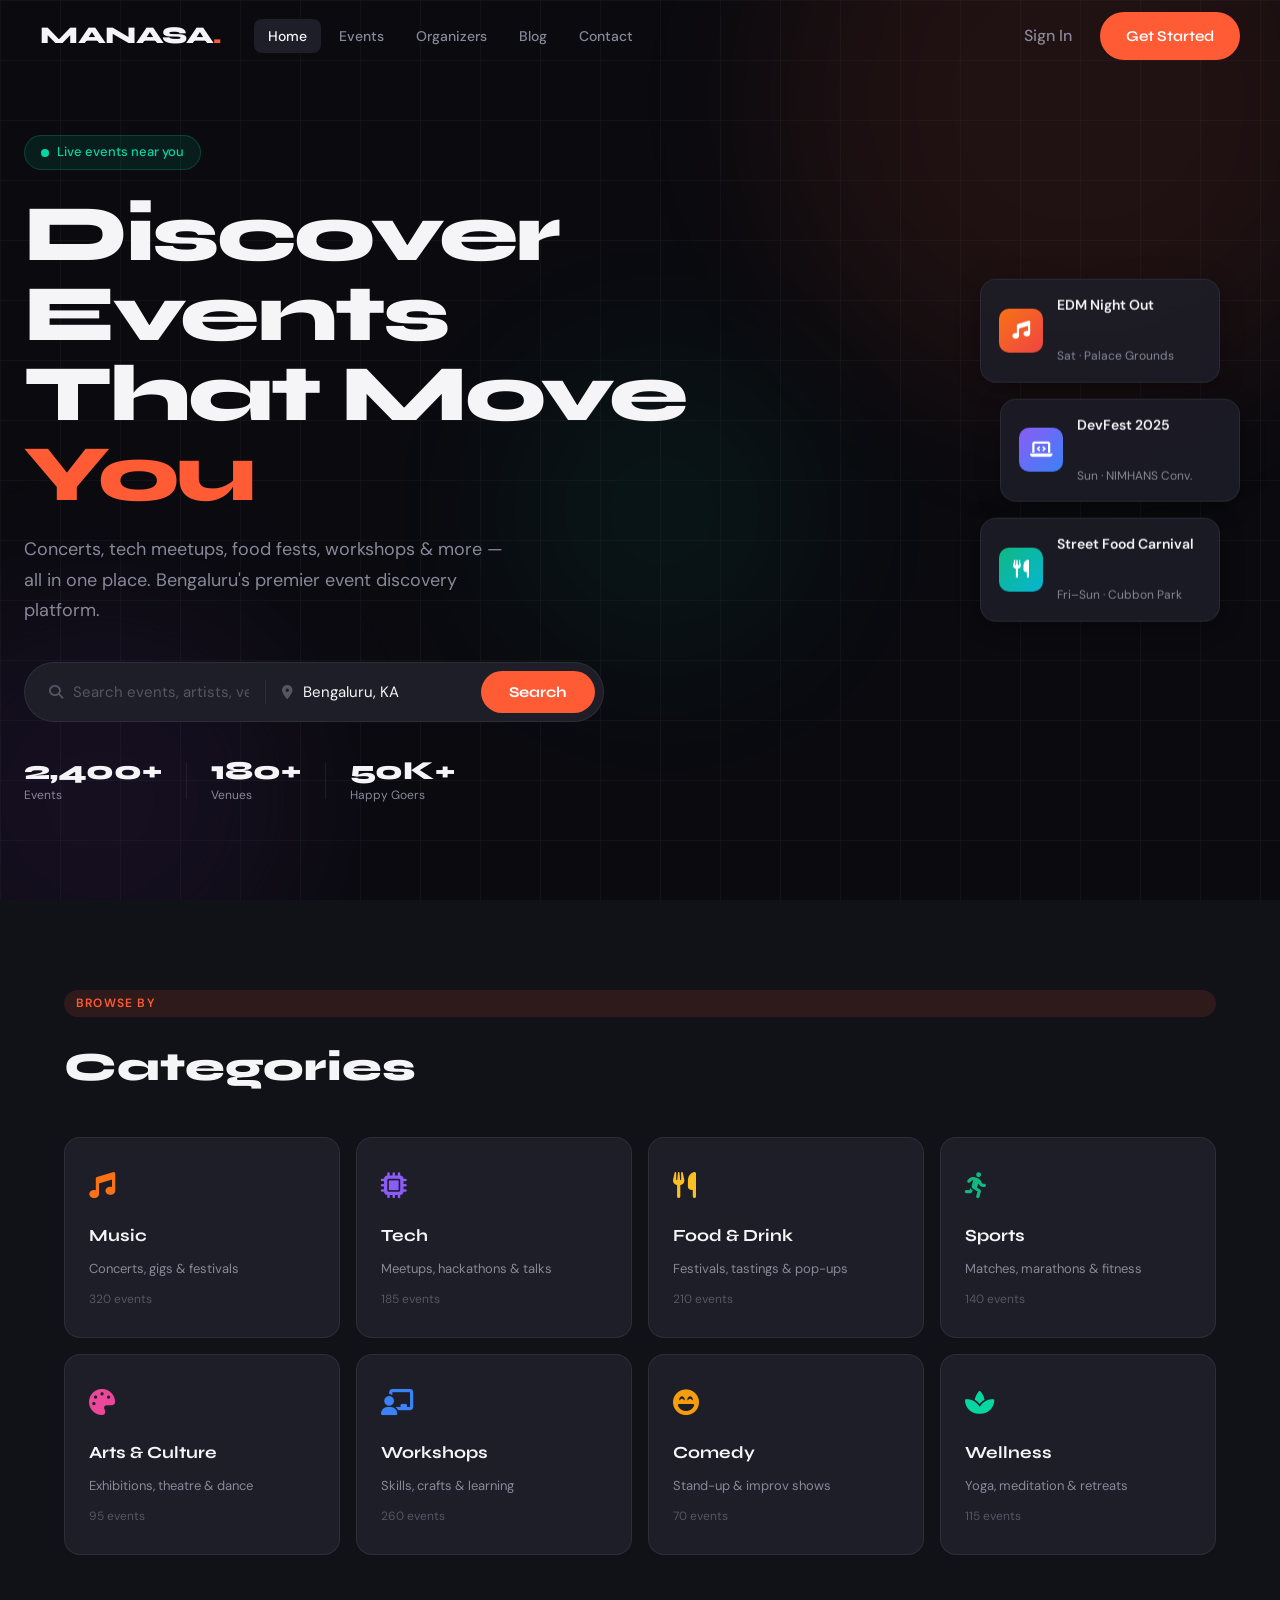
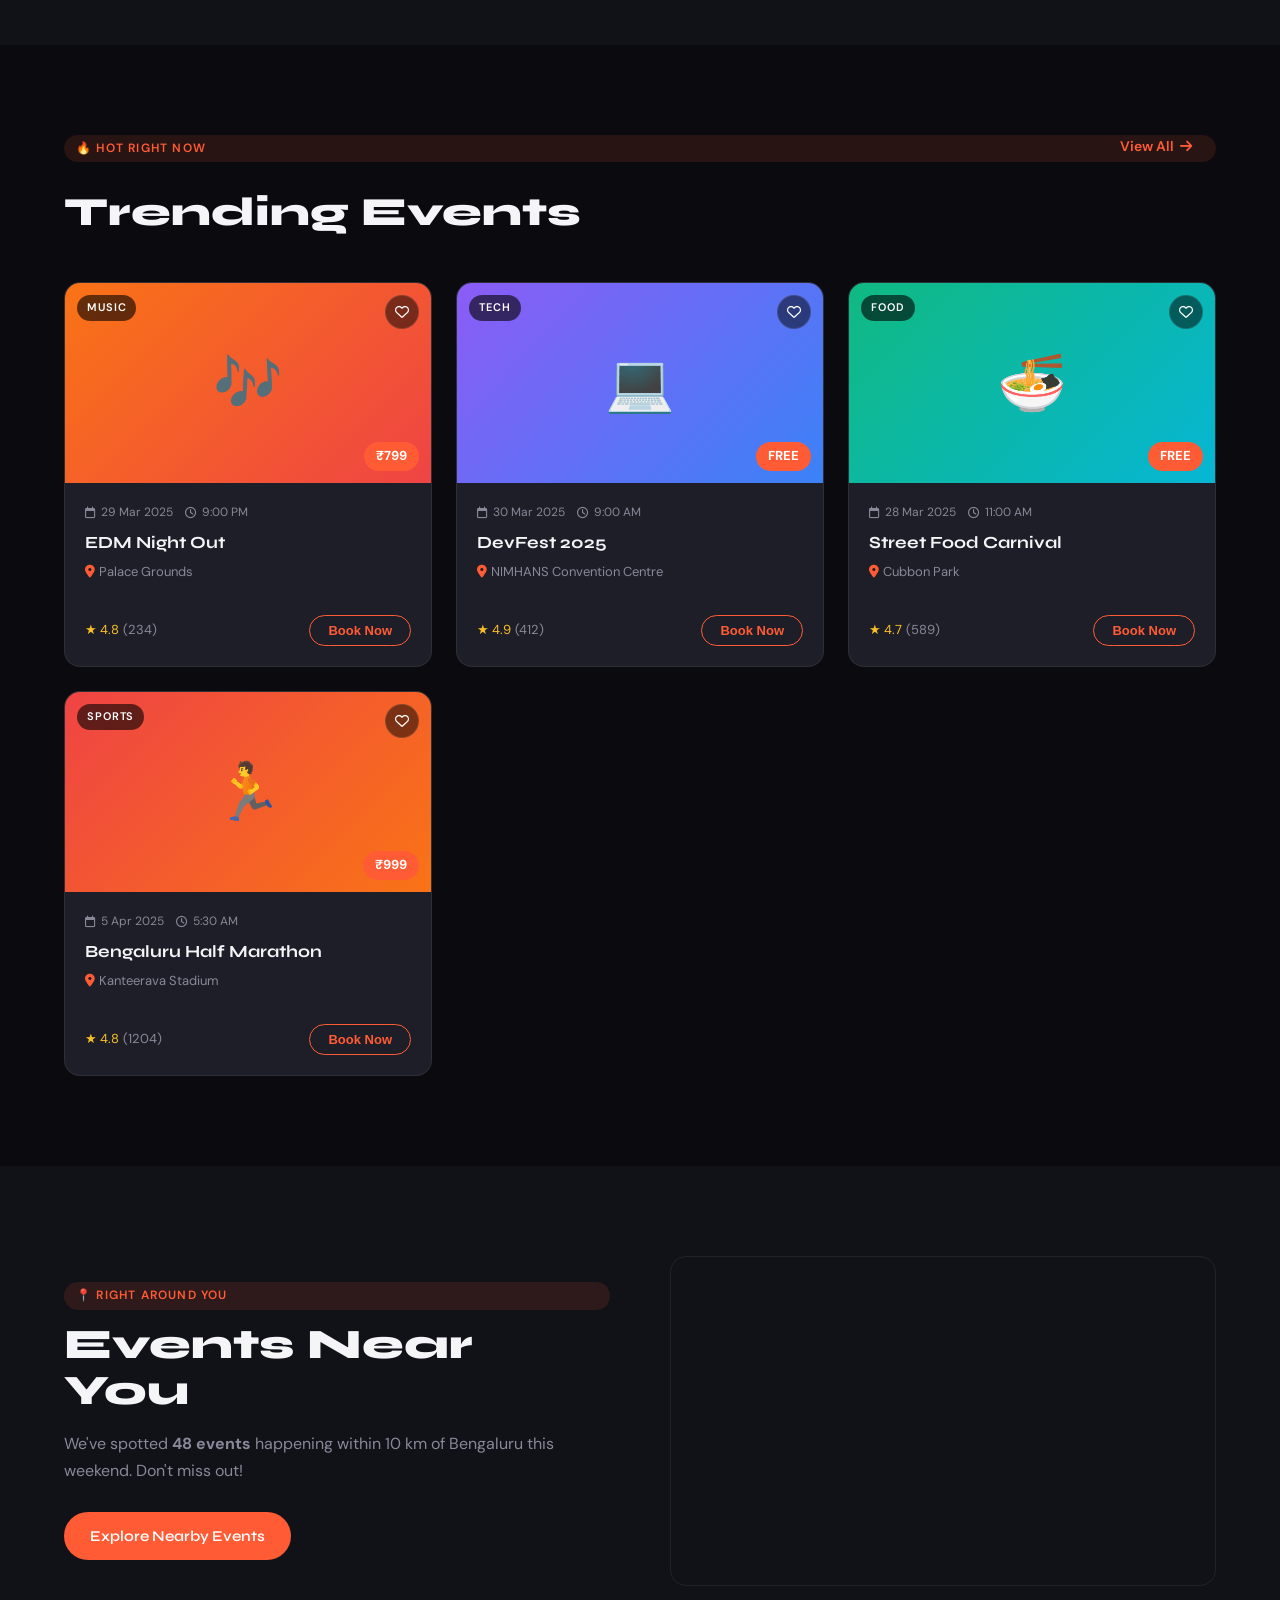
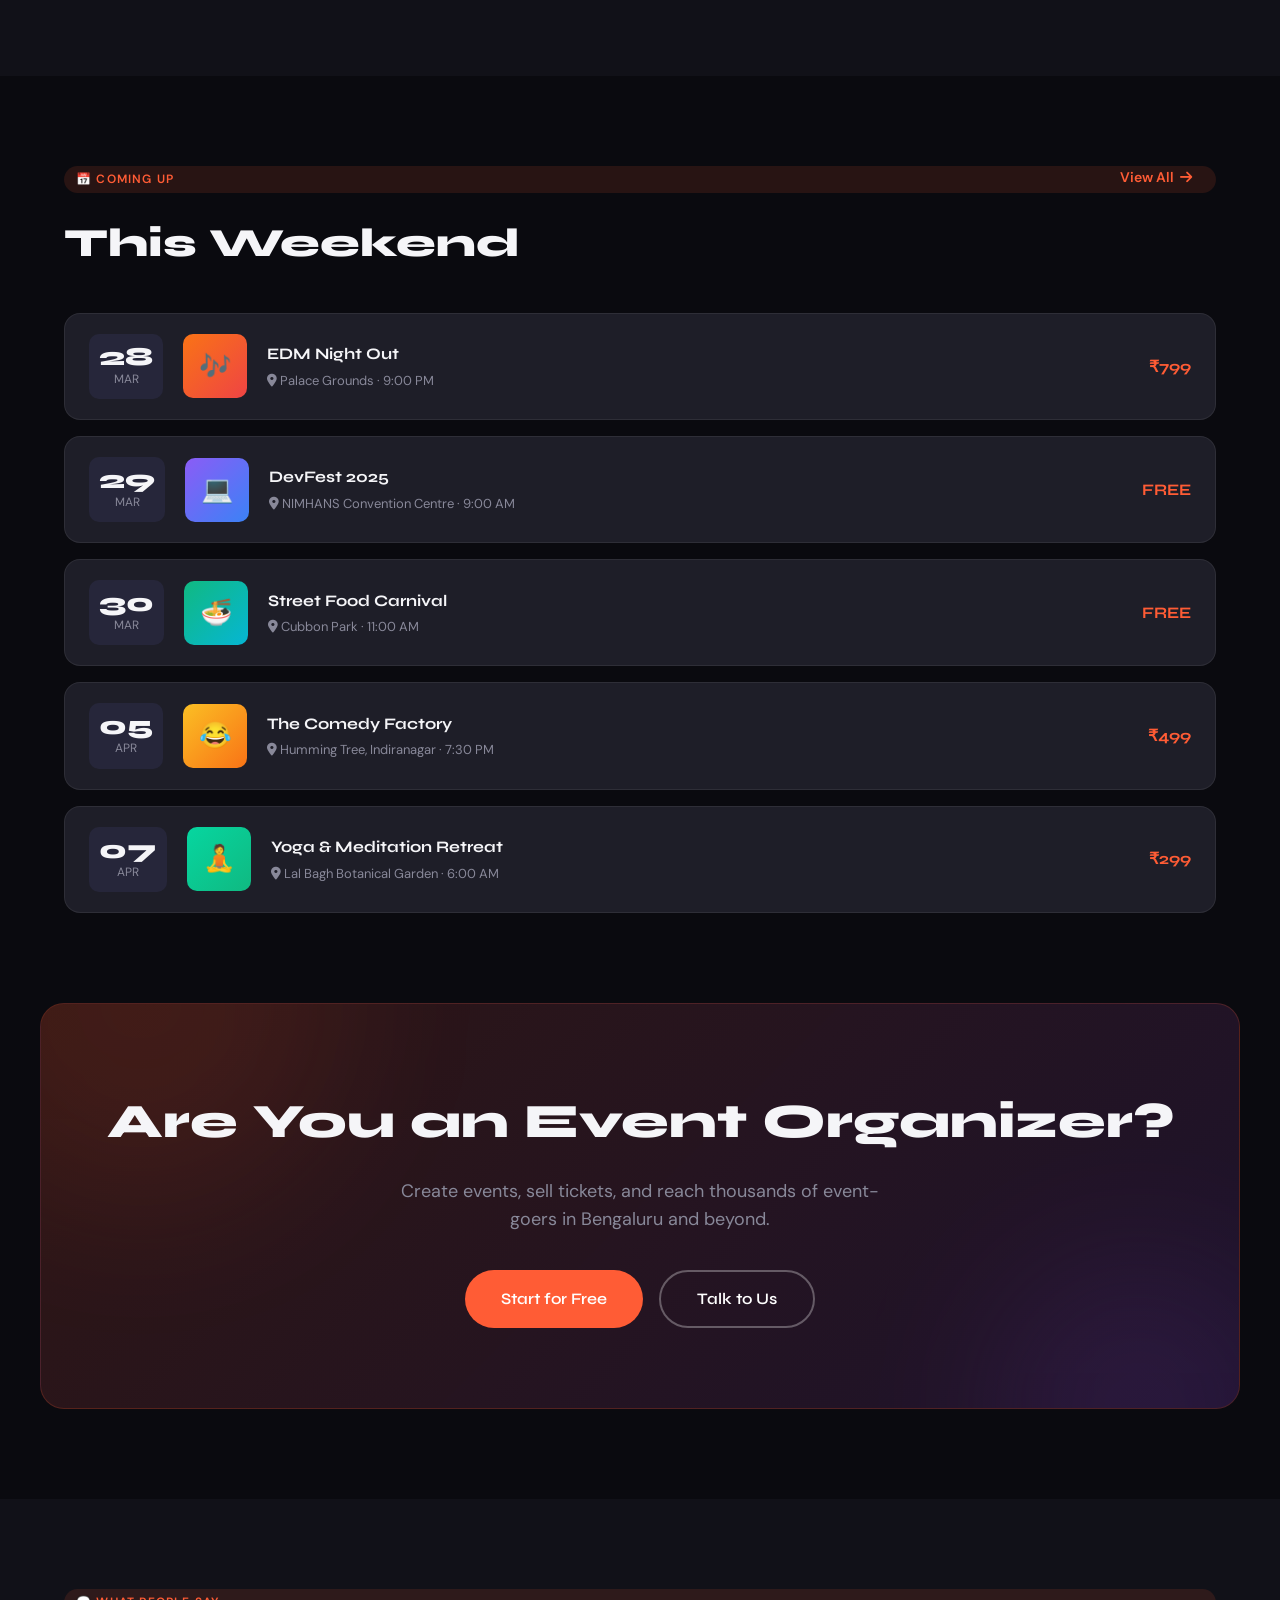
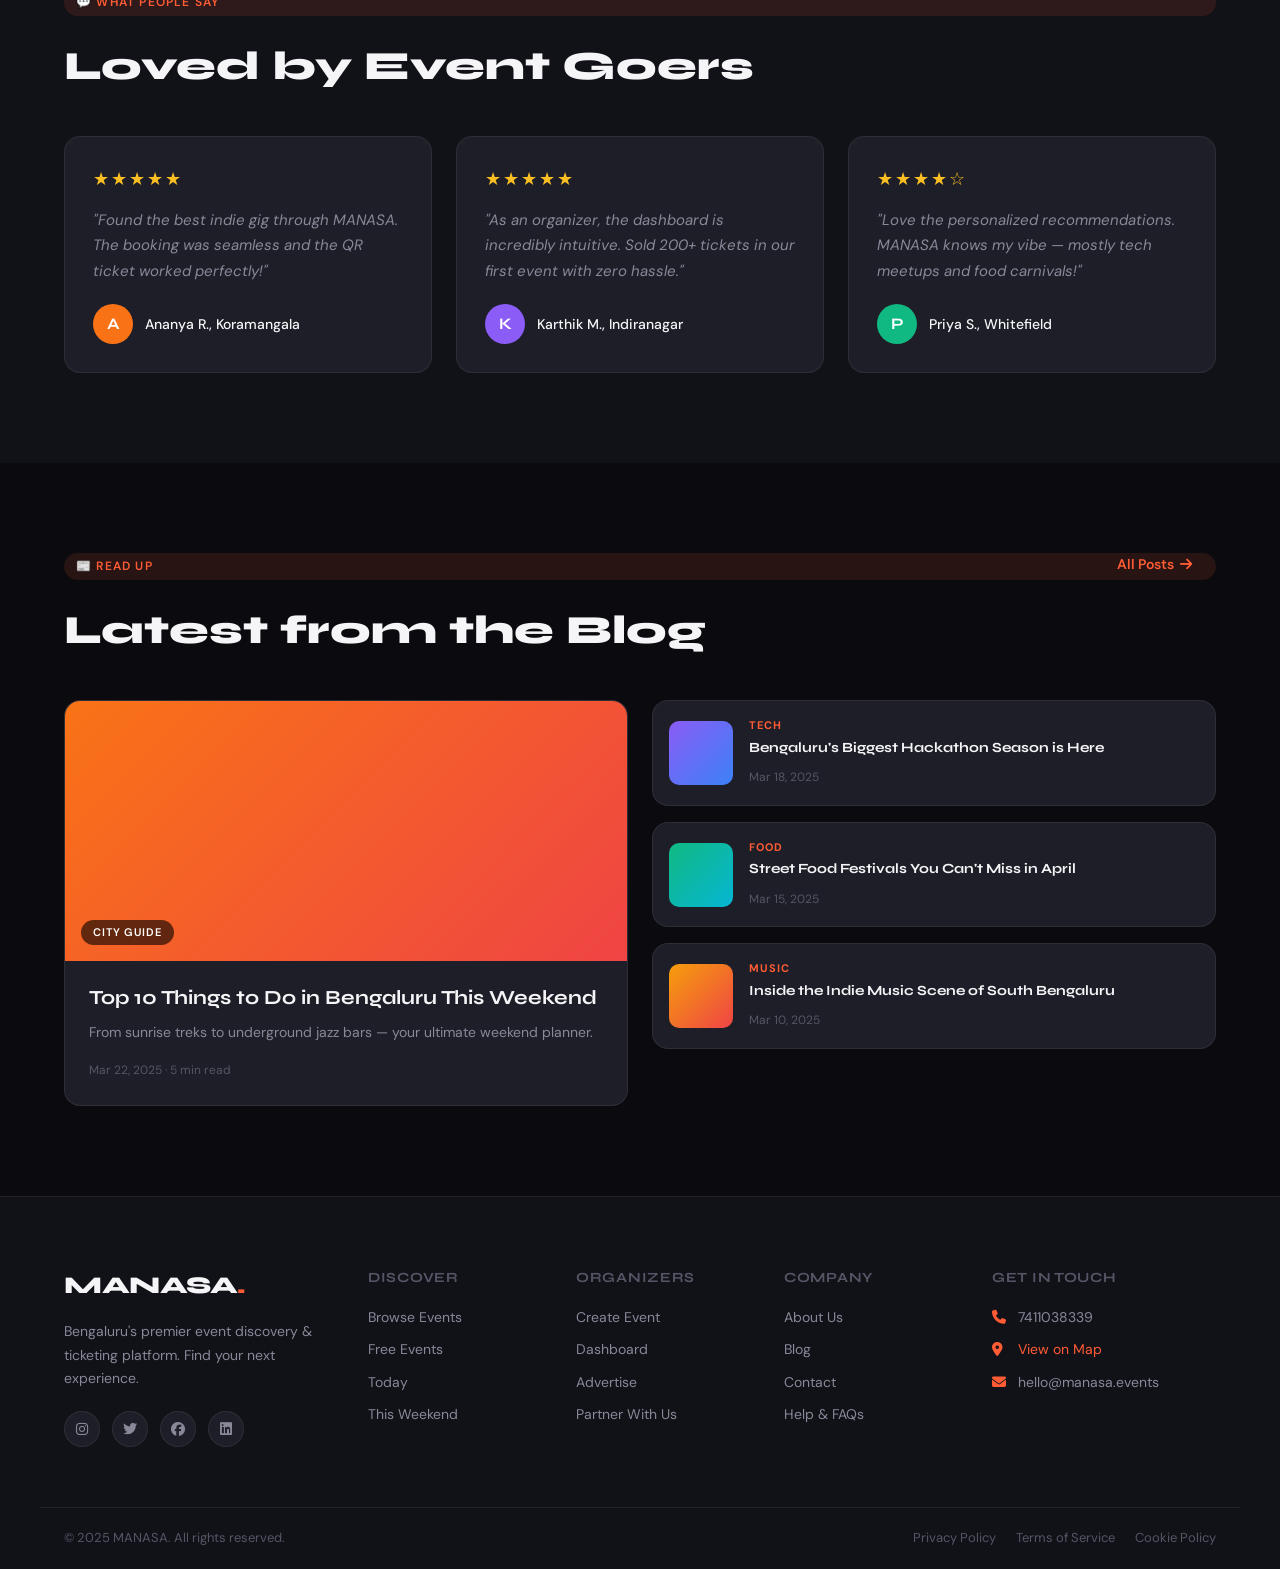
==== index.html @ 8ae4321e "Add files via upload" ====
<!DOCTYPE html>
<html lang="en">
<head>
<meta charset="UTF-8">
<meta name="viewport" content="width=device-width, initial-scale=1.0">
<title>MANASA – Discover Local Events</title>
<link rel="stylesheet" href="style.css">
<link href="https://fonts.googleapis.com/css2?family=Syne:wght@400;600;700;800&family=DM+Sans:ital,wght@0,300;0,400;0,500;1,400&display=swap" rel="stylesheet">
<link rel="stylesheet" href="https://cdnjs.cloudflare.com/ajax/libs/font-awesome/6.5.0/css/all.min.css">
</head>
<body>

<!-- NAV -->
<nav class="navbar" id="navbar">
  <div class="nav-inner">
    <a href="index.html" class="logo">MANASA<span class="logo-dot">.</span></a>
    <ul class="nav-links">
      <li><a href="index.html" class="active">Home</a></li>
      <li><a href="events.html">Events</a></li>
      <li><a href="organizer.html">Organizers</a></li>
      <li><a href="blog.html">Blog</a></li>
      <li><a href="contact.html">Contact</a></li>
    </ul>
    <div class="nav-actions">
      <a href="login.html" class="btn-ghost">Sign In</a>
      <a href="login.html" class="btn-primary">Get Started</a>
    </div>
    <button class="hamburger" id="hamburger"><i class="fas fa-bars"></i></button>
  </div>
  <div class="mobile-menu" id="mobileMenu">
    <a href="index.html">Home</a>
    <a href="events.html">Events</a>
    <a href="organizer.html">Organizers</a>
    <a href="blog.html">Blog</a>
    <a href="contact.html">Contact</a>
    <a href="login.html" class="btn-primary" style="display:inline-block;margin-top:12px">Get Started</a>
  </div>
</nav>

<!-- HERO -->
<section class="hero">
  <div class="hero-bg">
    <div class="blob blob-1"></div>
    <div class="blob blob-2"></div>
    <div class="blob blob-3"></div>
    <div class="grid-overlay"></div>
  </div>
  <div class="hero-content">
    <div class="hero-badge"><span class="pulse-dot"></span> Live events near you</div>
    <h1 class="hero-title">Discover Events<br>That Move <em>You</em></h1>
    <p class="hero-sub">Concerts, tech meetups, food fests, workshops &amp; more — all in one place. Bengaluru's premier event discovery platform.</p>
    <div class="search-bar">
      <div class="search-field">
        <i class="fas fa-search"></i>
        <input type="text" placeholder="Search events, artists, venues&#8230;" id="heroSearch">
      </div>
      <div class="search-divider"></div>
      <div class="search-field">
        <i class="fas fa-map-marker-alt"></i>
        <input type="text" placeholder="Bengaluru, KA" value="Bengaluru, KA">
      </div>
      <button class="search-btn" onclick="heroSearchGo()">Search</button>
    </div>
    <div class="hero-stats">
      <div class="stat"><span class="stat-num">2,400+</span><span class="stat-label">Events</span></div>
      <div class="stat-divider"></div>
      <div class="stat"><span class="stat-num">180+</span><span class="stat-label">Venues</span></div>
      <div class="stat-divider"></div>
      <div class="stat"><span class="stat-num">50K+</span><span class="stat-label">Happy Goers</span></div>
    </div>
  </div>
  <div class="hero-cards">
    <div class="float-card fc1">
      <div class="fc-img" style="background:linear-gradient(135deg,#f97316,#ef4444)"><i class="fas fa-music"></i></div>
      <div><strong>EDM Night Out</strong><br><small>Sat &middot; Palace Grounds</small></div>
    </div>
    <div class="float-card fc2">
      <div class="fc-img" style="background:linear-gradient(135deg,#8b5cf6,#3b82f6)"><i class="fas fa-laptop-code"></i></div>
      <div><strong>DevFest 2025</strong><br><small>Sun &middot; NIMHANS Conv.</small></div>
    </div>
    <div class="float-card fc3">
      <div class="fc-img" style="background:linear-gradient(135deg,#10b981,#06b6d4)"><i class="fas fa-utensils"></i></div>
      <div><strong>Street Food Carnival</strong><br><small>Fri–Sun &middot; Cubbon Park</small></div>
    </div>
  </div>
</section>

<!-- CATEGORIES -->
<section class="section categories-section">
  <div class="container">
    <div class="section-header">
      <div class="section-tag">Browse by</div>
      <h2>Categories</h2>
    </div>
    <div class="categories-grid">
      <a href="events.html?cat=music" class="cat-card cat-music">
        <div class="cat-icon"><i class="fas fa-music"></i></div>
        <h3>Music</h3>
        <p>Concerts, gigs &amp; festivals</p>
        <span class="cat-count">320 events</span>
      </a>
      <a href="events.html?cat=tech" class="cat-card cat-tech">
        <div class="cat-icon"><i class="fas fa-microchip"></i></div>
        <h3>Tech</h3>
        <p>Meetups, hackathons &amp; talks</p>
        <span class="cat-count">185 events</span>
      </a>
      <a href="events.html?cat=food" class="cat-card cat-food">
        <div class="cat-icon"><i class="fas fa-utensils"></i></div>
        <h3>Food &amp; Drink</h3>
        <p>Festivals, tastings &amp; pop-ups</p>
        <span class="cat-count">210 events</span>
      </a>
      <a href="events.html?cat=sports" class="cat-card cat-sports">
        <div class="cat-icon"><i class="fas fa-running"></i></div>
        <h3>Sports</h3>
        <p>Matches, marathons &amp; fitness</p>
        <span class="cat-count">140 events</span>
      </a>
      <a href="events.html?cat=art" class="cat-card cat-art">
        <div class="cat-icon"><i class="fas fa-palette"></i></div>
        <h3>Arts &amp; Culture</h3>
        <p>Exhibitions, theatre &amp; dance</p>
        <span class="cat-count">95 events</span>
      </a>
      <a href="events.html?cat=workshop" class="cat-card cat-workshop">
        <div class="cat-icon"><i class="fas fa-chalkboard-teacher"></i></div>
        <h3>Workshops</h3>
        <p>Skills, crafts &amp; learning</p>
        <span class="cat-count">260 events</span>
      </a>
      <a href="events.html?cat=comedy" class="cat-card cat-comedy">
        <div class="cat-icon"><i class="fas fa-laugh-beam"></i></div>
        <h3>Comedy</h3>
        <p>Stand-up &amp; improv shows</p>
        <span class="cat-count">70 events</span>
      </a>
      <a href="events.html?cat=wellness" class="cat-card cat-wellness">
        <div class="cat-icon"><i class="fas fa-spa"></i></div>
        <h3>Wellness</h3>
        <p>Yoga, meditation &amp; retreats</p>
        <span class="cat-count">115 events</span>
      </a>
    </div>
  </div>
</section>

<!-- TRENDING EVENTS -->
<section class="section trending-section">
  <div class="container">
    <div class="section-header">
      <div class="section-tag">&#128293; Hot right now</div>
      <h2>Trending Events</h2>
      <a href="events.html" class="view-all">View All <i class="fas fa-arrow-right"></i></a>
    </div>
    <div class="events-grid" id="trendingGrid">
      <!-- Rendered by JS -->
    </div>
  </div>
</section>

<!-- NEARBY STRIP -->
<section class="section nearby-section">
  <div class="container">
    <div class="nearby-inner">
      <div class="nearby-text">
        <div class="section-tag">&#128205; Right around you</div>
        <h2>Events Near You</h2>
        <p>We've spotted <strong>48 events</strong> happening within 10 km of Bengaluru this weekend. Don't miss out!</p>
        <a href="events.html" class="btn-primary">Explore Nearby Events</a>
      </div>
      <div class="nearby-map">
        <div class="map-placeholder">
          <iframe
            src="https://www.google.com/maps/embed?pb=!1m18!1m12!1m3!1d497695.0974759938!2d77.35073573299991!3d12.954517030611606!2m3!1f0!2f0!3f0!3m2!1i1024!2i768!4f13.1!3m3!1m2!1s0x3bae1670c9b44e6d%3A0xf8dfc3e8517e4fe0!2sBengaluru%2C+Karnataka!5e0!3m2!1sen!2sin!4v1690000000000"
            width="100%" height="320" style="border:0;border-radius:16px;" allowfullscreen="" loading="lazy">
          </iframe>
        </div>
      </div>
    </div>
  </div>
</section>

<!-- THIS WEEKEND -->
<section class="section weekend-section">
  <div class="container">
    <div class="section-header">
      <div class="section-tag">&#128197; Coming up</div>
      <h2>This Weekend</h2>
      <a href="events.html" class="view-all">View All <i class="fas fa-arrow-right"></i></a>
    </div>
    <div class="weekend-list" id="weekendList"></div>
  </div>
</section>

<!-- CTA BANNER -->
<section class="cta-section">
  <div class="cta-inner">
    <div class="cta-bg">
      <div class="blob blob-c1"></div>
      <div class="blob blob-c2"></div>
    </div>
    <div class="cta-content">
      <h2>Are You an Event Organizer?</h2>
      <p>Create events, sell tickets, and reach thousands of event-goers in Bengaluru and beyond.</p>
      <div class="cta-btns">
        <a href="organizer.html" class="btn-primary btn-lg">Start for Free</a>
        <a href="contact.html" class="btn-outline btn-lg">Talk to Us</a>
      </div>
    </div>
  </div>
</section>

<!-- REVIEWS -->
<section class="section reviews-section">
  <div class="container">
    <div class="section-header">
      <div class="section-tag">&#128172; What people say</div>
      <h2>Loved by Event Goers</h2>
    </div>
    <div class="reviews-grid">
      <div class="review-card">
        <div class="review-stars">&#9733;&#9733;&#9733;&#9733;&#9733;</div>
        <p>"Found the best indie gig through MANASA. The booking was seamless and the QR ticket worked perfectly!"</p>
        <div class="reviewer"><div class="avatar" style="background:#f97316">A</div><span>Ananya R., Koramangala</span></div>
      </div>
      <div class="review-card">
        <div class="review-stars">&#9733;&#9733;&#9733;&#9733;&#9733;</div>
        <p>"As an organizer, the dashboard is incredibly intuitive. Sold 200+ tickets in our first event with zero hassle."</p>
        <div class="reviewer"><div class="avatar" style="background:#8b5cf6">K</div><span>Karthik M., Indiranagar</span></div>
      </div>
      <div class="review-card">
        <div class="review-stars">&#9733;&#9733;&#9733;&#9733;&#9734;</div>
        <p>"Love the personalized recommendations. MANASA knows my vibe — mostly tech meetups and food carnivals!"</p>
        <div class="reviewer"><div class="avatar" style="background:#10b981">P</div><span>Priya S., Whitefield</span></div>
      </div>
    </div>
  </div>
</section>

<!-- BLOG PREVIEW -->
<section class="section blog-section">
  <div class="container">
    <div class="section-header">
      <div class="section-tag">&#128240; Read up</div>
      <h2>Latest from the Blog</h2>
      <a href="blog.html" class="view-all">All Posts <i class="fas fa-arrow-right"></i></a>
    </div>
    <div class="blog-grid">
      <a href="blog-detail.html?id=1" class="blog-card blog-featured">
        <div class="blog-img" style="background:linear-gradient(135deg,#f97316,#ef4444)">
          <span class="blog-cat">City Guide</span>
        </div>
        <div class="blog-body">
          <h3>Top 10 Things to Do in Bengaluru This Weekend</h3>
          <p>From sunrise treks to underground jazz bars — your ultimate weekend planner.</p>
          <span class="blog-meta">Mar 22, 2025 &middot; 5 min read</span>
        </div>
      </a>
      <div class="blog-side">
        <a href="blog-detail.html?id=2" class="blog-card-sm">
          <div class="blog-sm-img" style="background:linear-gradient(135deg,#8b5cf6,#3b82f6)"></div>
          <div>
            <span class="blog-cat-sm">Tech</span>
            <h4>Bengaluru's Biggest Hackathon Season is Here</h4>
            <span class="blog-meta">Mar 18, 2025</span>
          </div>
        </a>
        <a href="blog-detail.html?id=3" class="blog-card-sm">
          <div class="blog-sm-img" style="background:linear-gradient(135deg,#10b981,#06b6d4)"></div>
          <div>
            <span class="blog-cat-sm">Food</span>
            <h4>Street Food Festivals You Can't Miss in April</h4>
            <span class="blog-meta">Mar 15, 2025</span>
          </div>
        </a>
        <a href="blog-detail.html?id=4" class="blog-card-sm">
          <div class="blog-sm-img" style="background:linear-gradient(135deg,#f59e0b,#ef4444)"></div>
          <div>
            <span class="blog-cat-sm">Music</span>
            <h4>Inside the Indie Music Scene of South Bengaluru</h4>
            <span class="blog-meta">Mar 10, 2025</span>
          </div>
        </a>
      </div>
    </div>
  </div>
</section>

<!-- FOOTER -->
<footer class="footer">
  <div class="footer-inner">
    <div class="footer-brand">
      <a href="index.html" class="logo">MANASA<span class="logo-dot">.</span></a>
      <p>Bengaluru's premier event discovery &amp; ticketing platform. Find your next experience.</p>
      <div class="footer-social">
        <a href="#"><i class="fab fa-instagram"></i></a>
        <a href="#"><i class="fab fa-twitter"></i></a>
        <a href="#"><i class="fab fa-facebook"></i></a>
        <a href="#"><i class="fab fa-linkedin"></i></a>
      </div>
    </div>
    <div class="footer-links">
      <h4>Discover</h4>
      <a href="events.html">Browse Events</a>
      <a href="events.html?filter=free">Free Events</a>
      <a href="events.html">Today</a>
      <a href="events.html">This Weekend</a>
    </div>
    <div class="footer-links">
      <h4>Organizers</h4>
      <a href="organizer.html">Create Event</a>
      <a href="organizer.html">Dashboard</a>
      <a href="contact.html">Advertise</a>
      <a href="contact.html">Partner With Us</a>
    </div>
    <div class="footer-links">
      <h4>Company</h4>
      <a href="contact.html">About Us</a>
      <a href="blog.html">Blog</a>
      <a href="contact.html">Contact</a>
      <a href="contact.html">Help &amp; FAQs</a>
    </div>
    <div class="footer-contact">
      <h4>Get in Touch</h4>
      <p><i class="fas fa-phone"></i> 7411038339</p>
      <p><i class="fas fa-map-marker-alt"></i> <a href="https://share.google/alKB1wMb4D0Hpw6tw" target="_blank">View on Map</a></p>
      <p><i class="fas fa-envelope"></i> hello@manasa.events</p>
    </div>
  </div>
  <div class="footer-bottom">
    <p>&copy; 2025 MANASA. All rights reserved.</p>
    <div class="footer-bottom-links">
      <a href="#">Privacy Policy</a>
      <a href="#">Terms of Service</a>
      <a href="#">Cookie Policy</a>
    </div>
  </div>
</footer>

<script src="app.js"></script>
<script>
function heroSearchGo() {
  var q = document.getElementById('heroSearch').value.trim();
  window.location.href = q ? 'events.html?q=' + encodeURIComponent(q) : 'events.html';
}
// Allow Enter key on hero search
document.addEventListener('DOMContentLoaded', function() {
  var inp = document.getElementById('heroSearch');
  if (inp) {
    inp.addEventListener('keydown', function(e) {
      if (e.key === 'Enter') heroSearchGo();
    });
  }
});
</script>
</body>
</html>
---- style.css ----
/* ============================================================
   MANASA – Core Stylesheet
   Aesthetic: Bold editorial / festival energy
   ============================================================ */

:root {
  --bg: #0a0a0f;
  --bg2: #111118;
  --bg3: #18181f;
  --surface: #1e1e28;
  --surface2: #26263a;
  --border: rgba(255,255,255,0.07);
  --text: #f5f5f8;
  --text-muted: #888899;
  --text-dim: #555566;
  --accent: #ff5c35;
  --accent2: #a855f7;
  --accent3: #06d6a0;
  --accent-glow: rgba(255,92,53,0.25);
  --font-display: 'Syne', sans-serif;
  --font-body: 'DM Sans', sans-serif;
  --radius: 16px;
  --radius-sm: 10px;
  --shadow: 0 8px 40px rgba(0,0,0,0.4);
  --shadow-card: 0 4px 24px rgba(0,0,0,0.3);
}

*, *::before, *::after { box-sizing: border-box; margin: 0; padding: 0; }

html { scroll-behavior: smooth; }

body {
  background: var(--bg);
  color: var(--text);
  font-family: var(--font-body);
  font-size: 16px;
  line-height: 1.6;
  overflow-x: hidden;
}

a { color: inherit; text-decoration: none; }

img { max-width: 100%; display: block; }

/* ── SCROLLBAR ── */
::-webkit-scrollbar { width: 6px; }
::-webkit-scrollbar-track { background: var(--bg); }
::-webkit-scrollbar-thumb { background: var(--surface2); border-radius: 3px; }

/* ── CONTAINER ── */
.container {
  max-width: 1200px;
  margin: 0 auto;
  padding: 0 24px;
}

/* ── BUTTONS ── */
.btn-primary {
  display: inline-flex;
  align-items: center;
  gap: 8px;
  background: var(--accent);
  color: #fff;
  padding: 12px 26px;
  border-radius: 50px;
  font-family: var(--font-display);
  font-weight: 600;
  font-size: 15px;
  transition: all 0.25s;
  border: none;
  cursor: pointer;
  white-space: nowrap;
}
.btn-primary:hover { background: #ff7050; transform: translateY(-2px); box-shadow: 0 8px 24px rgba(255,92,53,0.35); }
.btn-primary.btn-lg { padding: 16px 36px; font-size: 16px; }

.btn-ghost {
  display: inline-flex;
  align-items: center;
  padding: 10px 20px;
  border-radius: 50px;
  font-weight: 500;
  color: var(--text-muted);
  transition: color 0.2s;
}
.btn-ghost:hover { color: var(--text); }

.btn-outline {
  display: inline-flex;
  align-items: center;
  gap: 8px;
  background: transparent;
  color: #fff;
  padding: 14px 32px;
  border-radius: 50px;
  font-family: var(--font-display);
  font-weight: 600;
  font-size: 16px;
  border: 2px solid rgba(255,255,255,0.3);
  transition: all 0.25s;
  cursor: pointer;
}
.btn-outline:hover { border-color: #fff; background: rgba(255,255,255,0.08); }
.btn-outline.btn-lg { padding: 14px 36px; }

/* ── SECTION ── */
.section { padding: 90px 0; }

.section-header {
  display: flex;
  align-items: flex-end;
  gap: 20px;
  margin-bottom: 48px;
  flex-wrap: wrap;
}
.section-header h2 {
  font-family: var(--font-display);
  font-size: clamp(26px, 4vw, 40px);
  font-weight: 800;
  line-height: 1.1;
  flex: 1;
}
.section-tag {
  display: inline-block;
  font-size: 12px;
  font-weight: 600;
  letter-spacing: 0.1em;
  text-transform: uppercase;
  color: var(--accent);
  background: rgba(255,92,53,0.12);
  padding: 4px 12px;
  border-radius: 50px;
  width: 100%;
  margin-bottom: 8px;
}
.section-header { flex-direction: column; align-items: flex-start; }
.section-header .view-all {
  position: absolute;
  right: 24px;
  font-size: 14px;
  font-weight: 600;
  color: var(--accent);
  display: flex;
  align-items: center;
  gap: 6px;
  transition: gap 0.2s;
}
.section-header .view-all:hover { gap: 10px; }
.section-header { position: relative; }

/* ═══════════════════════════════
   NAVBAR
═══════════════════════════════ */
.navbar {
  position: fixed;
  top: 0; left: 0; right: 0;
  z-index: 1000;
  transition: background 0.3s, box-shadow 0.3s;
  padding: 0 24px;
}
.navbar.scrolled {
  background: rgba(10,10,15,0.92);
  backdrop-filter: blur(16px);
  box-shadow: 0 1px 0 var(--border);
}
.nav-inner {
  max-width: 1200px;
  margin: 0 auto;
  display: flex;
  align-items: center;
  gap: 32px;
  height: 72px;
}
.logo {
  font-family: var(--font-display);
  font-size: 24px;
  font-weight: 800;
  letter-spacing: -0.02em;
  color: var(--text);
}
.logo-dot { color: var(--accent); }
.nav-links {
  display: flex;
  list-style: none;
  gap: 4px;
  flex: 1;
}
.nav-links a {
  padding: 8px 14px;
  border-radius: 8px;
  font-size: 14px;
  font-weight: 500;
  color: var(--text-muted);
  transition: color 0.2s, background 0.2s;
}
.nav-links a:hover, .nav-links a.active { color: var(--text); background: var(--surface); }
.nav-actions { display: flex; align-items: center; gap: 8px; margin-left: auto; }
.hamburger {
  display: none;
  background: none;
  border: none;
  color: var(--text);
  font-size: 20px;
  cursor: pointer;
  padding: 8px;
}
.mobile-menu {
  display: none;
  flex-direction: column;
  background: var(--bg2);
  padding: 16px 24px 24px;
  gap: 8px;
  border-top: 1px solid var(--border);
}
.mobile-menu a { padding: 10px 0; border-bottom: 1px solid var(--border); font-size: 15px; }
.mobile-menu.open { display: flex; }

/* ═══════════════════════════════
   HERO
═══════════════════════════════ */
.hero {
  min-height: 100vh;
  display: flex;
  align-items: center;
  position: relative;
  overflow: hidden;
  padding: 120px 24px 80px;
}
.hero-bg { position: absolute; inset: 0; z-index: 0; }
.grid-overlay {
  position: absolute; inset: 0;
  background-image:
    linear-gradient(rgba(255,255,255,0.03) 1px, transparent 1px),
    linear-gradient(90deg, rgba(255,255,255,0.03) 1px, transparent 1px);
  background-size: 60px 60px;
}
.blob {
  position: absolute;
  border-radius: 50%;
  filter: blur(80px);
  opacity: 0.5;
  animation: blobMove 8s ease-in-out infinite alternate;
}
.blob-1 { width: 600px; height: 600px; background: rgba(255,92,53,0.18); top: -200px; right: -100px; }
.blob-2 { width: 400px; height: 400px; background: rgba(168,85,247,0.15); bottom: -100px; left: -100px; animation-delay: -3s; }
.blob-3 { width: 300px; height: 300px; background: rgba(6,214,160,0.12); top: 40%; left: 40%; animation-delay: -5s; }
@keyframes blobMove {
  0% { transform: translate(0,0) scale(1); }
  100% { transform: translate(40px,30px) scale(1.08); }
}

.hero-content {
  position: relative;
  z-index: 2;
  max-width: 680px;
  flex: 1;
}
.hero-badge {
  display: inline-flex;
  align-items: center;
  gap: 8px;
  font-size: 13px;
  font-weight: 500;
  color: var(--accent3);
  background: rgba(6,214,160,0.1);
  border: 1px solid rgba(6,214,160,0.2);
  padding: 6px 16px;
  border-radius: 50px;
  margin-bottom: 24px;
}
.pulse-dot {
  width: 8px; height: 8px;
  background: var(--accent3);
  border-radius: 50%;
  animation: pulse 2s infinite;
}
@keyframes pulse {
  0%,100% { opacity: 1; transform: scale(1); box-shadow: 0 0 0 0 rgba(6,214,160,0.4); }
  50% { opacity: 0.8; transform: scale(1.1); box-shadow: 0 0 0 8px rgba(6,214,160,0); }
}

.hero-title {
  font-family: var(--font-display);
  font-size: clamp(48px, 7vw, 80px);
  font-weight: 800;
  line-height: 1.0;
  letter-spacing: -0.03em;
  margin-bottom: 20px;
}
.hero-title em {
  font-style: normal;
  color: var(--accent);
  position: relative;
}
.hero-sub {
  font-size: 18px;
  color: var(--text-muted);
  max-width: 500px;
  margin-bottom: 36px;
  line-height: 1.7;
}

/* Search Bar */
.search-bar {
  display: flex;
  align-items: center;
  background: var(--surface);
  border: 1px solid var(--border);
  border-radius: 50px;
  padding: 8px 8px 8px 24px;
  gap: 0;
  margin-bottom: 36px;
  max-width: 580px;
  transition: box-shadow 0.3s;
}
.search-bar:focus-within { box-shadow: 0 0 0 3px rgba(255,92,53,0.2); border-color: rgba(255,92,53,0.4); }
.search-field {
  display: flex;
  align-items: center;
  gap: 10px;
  flex: 1;
  min-width: 0;
}
.search-field i { color: var(--text-dim); font-size: 14px; flex-shrink: 0; }
.search-field input {
  background: none;
  border: none;
  outline: none;
  color: var(--text);
  font-family: var(--font-body);
  font-size: 15px;
  width: 100%;
}
.search-field input::placeholder { color: var(--text-dim); }
.search-divider { width: 1px; height: 24px; background: var(--border); margin: 0 16px; flex-shrink: 0; }
.search-btn {
  background: var(--accent);
  color: #fff;
  border: none;
  border-radius: 50px;
  padding: 12px 28px;
  font-family: var(--font-display);
  font-weight: 700;
  font-size: 15px;
  cursor: pointer;
  transition: background 0.2s;
  white-space: nowrap;
}
.search-btn:hover { background: #ff7050; }

.hero-stats {
  display: flex;
  align-items: center;
  gap: 24px;
}
.stat { display: flex; flex-direction: column; }
.stat-num {
  font-family: var(--font-display);
  font-size: 26px;
  font-weight: 800;
  line-height: 1;
}
.stat-label { font-size: 12px; color: var(--text-muted); margin-top: 2px; }
.stat-divider { width: 1px; height: 36px; background: var(--border); }

/* Floating cards */
.hero-cards {
  position: absolute;
  right: 60px;
  top: 50%;
  transform: translateY(-50%);
  z-index: 2;
  display: flex;
  flex-direction: column;
  gap: 16px;
}
.float-card {
  display: flex;
  align-items: center;
  gap: 14px;
  background: rgba(30,30,40,0.85);
  backdrop-filter: blur(16px);
  border: 1px solid var(--border);
  border-radius: var(--radius);
  padding: 14px 18px;
  min-width: 240px;
  animation: floatCard 4s ease-in-out infinite alternate;
  box-shadow: var(--shadow-card);
}
.fc1 { animation-delay: 0s; }
.fc2 { animation-delay: -1.5s; transform: translateX(20px); }
.fc3 { animation-delay: -3s; }
@keyframes floatCard {
  0% { transform: translateY(0); }
  100% { transform: translateY(-12px); }
}
.fc2 { animation: floatCard2 4s ease-in-out infinite alternate; }
@keyframes floatCard2 {
  0% { transform: translateX(20px) translateY(0); }
  100% { transform: translateX(20px) translateY(-12px); }
}
.fc-img {
  width: 44px; height: 44px;
  border-radius: 10px;
  display: flex; align-items: center; justify-content: center;
  font-size: 18px;
  color: #fff;
  flex-shrink: 0;
}
.float-card strong { font-size: 14px; font-weight: 600; display: block; }
.float-card small { font-size: 12px; color: var(--text-muted); }

/* ═══════════════════════════════
   CATEGORIES
═══════════════════════════════ */
.categories-section { background: var(--bg2); }

.categories-grid {
  display: grid;
  grid-template-columns: repeat(auto-fill, minmax(220px, 1fr));
  gap: 16px;
}
.cat-card {
  display: flex;
  flex-direction: column;
  gap: 10px;
  background: var(--surface);
  border: 1px solid var(--border);
  border-radius: var(--radius);
  padding: 28px 24px;
  transition: all 0.3s;
  position: relative;
  overflow: hidden;
  cursor: pointer;
}
.cat-card::before {
  content: '';
  position: absolute;
  inset: 0;
  opacity: 0;
  transition: opacity 0.3s;
  border-radius: var(--radius);
}
.cat-music::before { background: linear-gradient(135deg,rgba(249,115,22,0.15),rgba(239,68,68,0.08)); }
.cat-tech::before  { background: linear-gradient(135deg,rgba(139,92,246,0.15),rgba(59,130,246,0.08)); }
.cat-food::before  { background: linear-gradient(135deg,rgba(251,191,36,0.15),rgba(249,115,22,0.08)); }
.cat-sports::before { background: linear-gradient(135deg,rgba(16,185,129,0.15),rgba(6,182,212,0.08)); }
.cat-art::before   { background: linear-gradient(135deg,rgba(236,72,153,0.15),rgba(168,85,247,0.08)); }
.cat-workshop::before { background: linear-gradient(135deg,rgba(59,130,246,0.15),rgba(6,182,212,0.08)); }
.cat-comedy::before { background: linear-gradient(135deg,rgba(251,191,36,0.15),rgba(234,179,8,0.08)); }
.cat-wellness::before { background: linear-gradient(135deg,rgba(6,214,160,0.15),rgba(16,185,129,0.08)); }
.cat-card:hover::before { opacity: 1; }
.cat-card:hover { transform: translateY(-4px); border-color: rgba(255,255,255,0.15); box-shadow: var(--shadow-card); }
.cat-icon {
  font-size: 26px;
  margin-bottom: 4px;
}
.cat-music .cat-icon { color: #f97316; }
.cat-tech .cat-icon  { color: #8b5cf6; }
.cat-food .cat-icon  { color: #fbbf24; }
.cat-sports .cat-icon { color: #10b981; }
.cat-art .cat-icon   { color: #ec4899; }
.cat-workshop .cat-icon { color: #3b82f6; }
.cat-comedy .cat-icon { color: #f59e0b; }
.cat-wellness .cat-icon { color: #06d6a0; }

.cat-card h3 { font-family: var(--font-display); font-size: 17px; font-weight: 700; }
.cat-card p  { font-size: 13px; color: var(--text-muted); }
.cat-count   { font-size: 12px; color: var(--text-dim); margin-top: auto; }

/* ═══════════════════════════════
   EVENT CARDS
═══════════════════════════════ */
.events-grid {
  display: grid;
  grid-template-columns: repeat(auto-fill, minmax(280px, 1fr));
  gap: 24px;
}
.event-card {
  background: var(--surface);
  border: 1px solid var(--border);
  border-radius: var(--radius);
  overflow: hidden;
  transition: all 0.3s;
  cursor: pointer;
}
.event-card:hover { transform: translateY(-4px); box-shadow: var(--shadow); border-color: rgba(255,255,255,0.12); }
.event-thumb {
  height: 200px;
  position: relative;
  overflow: hidden;
  display: flex;
  align-items: center;
  justify-content: center;
  font-size: 48px;
}
.event-thumb .thumb-badge {
  position: absolute;
  top: 12px; left: 12px;
  background: rgba(0,0,0,0.6);
  backdrop-filter: blur(8px);
  color: #fff;
  padding: 4px 10px;
  border-radius: 50px;
  font-size: 11px;
  font-weight: 600;
  text-transform: uppercase;
  letter-spacing: 0.08em;
}
.event-thumb .thumb-save {
  position: absolute;
  top: 12px; right: 12px;
  background: rgba(0,0,0,0.5);
  backdrop-filter: blur(8px);
  border: 1px solid rgba(255,255,255,0.1);
  color: #fff;
  width: 34px; height: 34px;
  border-radius: 50%;
  display: flex; align-items: center; justify-content: center;
  font-size: 14px;
  cursor: pointer;
  transition: background 0.2s;
}
.event-thumb .thumb-save:hover { background: rgba(255,92,53,0.6); }
.event-thumb .thumb-price {
  position: absolute;
  bottom: 12px; right: 12px;
  background: var(--accent);
  color: #fff;
  padding: 4px 12px;
  border-radius: 50px;
  font-size: 13px;
  font-weight: 700;
}
.event-body { padding: 20px; }
.event-meta {
  display: flex;
  gap: 12px;
  font-size: 12px;
  color: var(--text-muted);
  margin-bottom: 10px;
}
.event-meta span { display: flex; align-items: center; gap: 5px; }
.event-body h3 {
  font-family: var(--font-display);
  font-size: 17px;
  font-weight: 700;
  margin-bottom: 8px;
  line-height: 1.3;
}
.event-body p { font-size: 13px; color: var(--text-muted); }
.event-footer {
  padding: 0 20px 20px;
  display: flex;
  align-items: center;
  justify-content: space-between;
  margin-top: 12px;
}
.event-rating { font-size: 13px; color: #fbbf24; display: flex; align-items: center; gap: 4px; }
.event-rating span { color: var(--text-muted); }
.btn-book {
  background: transparent;
  border: 1px solid var(--accent);
  color: var(--accent);
  padding: 7px 18px;
  border-radius: 50px;
  font-size: 13px;
  font-weight: 600;
  cursor: pointer;
  transition: all 0.2s;
}
.btn-book:hover { background: var(--accent); color: #fff; }

/* ═══════════════════════════════
   NEARBY SECTION
═══════════════════════════════ */
.nearby-section { background: var(--bg2); }
.nearby-inner {
  display: grid;
  grid-template-columns: 1fr 1fr;
  gap: 60px;
  align-items: center;
}
.nearby-text .section-tag { margin-bottom: 12px; }
.nearby-text h2 {
  font-family: var(--font-display);
  font-size: clamp(28px, 4vw, 42px);
  font-weight: 800;
  line-height: 1.1;
  margin-bottom: 16px;
}
.nearby-text p { color: var(--text-muted); font-size: 16px; line-height: 1.7; margin-bottom: 28px; }
.nearby-map { border-radius: var(--radius); overflow: hidden; border: 1px solid var(--border); }

/* ═══════════════════════════════
   WEEKEND LIST
═══════════════════════════════ */
.weekend-list {
  display: flex;
  flex-direction: column;
  gap: 16px;
}
.weekend-item {
  display: flex;
  gap: 20px;
  align-items: center;
  background: var(--surface);
  border: 1px solid var(--border);
  border-radius: var(--radius);
  padding: 20px 24px;
  cursor: pointer;
  transition: all 0.25s;
}
.weekend-item:hover { border-color: rgba(255,255,255,0.12); transform: translateX(4px); }
.weekend-date {
  min-width: 56px;
  text-align: center;
  background: var(--surface2);
  border-radius: var(--radius-sm);
  padding: 10px;
}
.weekend-date .day { font-family: var(--font-display); font-size: 26px; font-weight: 800; line-height: 1; }
.weekend-date .mon { font-size: 12px; color: var(--text-muted); text-transform: uppercase; }
.weekend-thumb {
  width: 64px; height: 64px;
  border-radius: 10px;
  flex-shrink: 0;
  display: flex; align-items: center; justify-content: center;
  font-size: 26px;
}
.weekend-info { flex: 1; min-width: 0; }
.weekend-info h4 { font-family: var(--font-display); font-size: 16px; font-weight: 700; margin-bottom: 4px; }
.weekend-info p { font-size: 13px; color: var(--text-muted); }
.weekend-price {
  font-family: var(--font-display);
  font-size: 16px;
  font-weight: 700;
  color: var(--accent);
  white-space: nowrap;
}

/* ═══════════════════════════════
   CTA SECTION
═══════════════════════════════ */
.cta-section {
  padding: 0 24px 90px;
}
.cta-inner {
  max-width: 1200px;
  margin: 0 auto;
  background: linear-gradient(135deg, rgba(255,92,53,0.15), rgba(168,85,247,0.12));
  border: 1px solid rgba(255,92,53,0.2);
  border-radius: 24px;
  padding: 80px 60px;
  text-align: center;
  position: relative;
  overflow: hidden;
}
.cta-bg { position: absolute; inset: 0; z-index: 0; }
.blob-c1 { width: 400px; height: 400px; background: rgba(255,92,53,0.2); top: -200px; left: -100px; }
.blob-c2 { width: 300px; height: 300px; background: rgba(168,85,247,0.2); bottom: -150px; right: -50px; animation-delay: -2s; }
.cta-content { position: relative; z-index: 1; }
.cta-content h2 {
  font-family: var(--font-display);
  font-size: clamp(28px, 4vw, 48px);
  font-weight: 800;
  margin-bottom: 16px;
}
.cta-content p { font-size: 18px; color: var(--text-muted); margin-bottom: 36px; max-width: 500px; margin-left: auto; margin-right: auto; }
.cta-btns { display: flex; gap: 16px; justify-content: center; flex-wrap: wrap; }

/* ═══════════════════════════════
   REVIEWS
═══════════════════════════════ */
.reviews-section { background: var(--bg2); }
.reviews-grid {
  display: grid;
  grid-template-columns: repeat(auto-fill, minmax(300px, 1fr));
  gap: 24px;
}
.review-card {
  background: var(--surface);
  border: 1px solid var(--border);
  border-radius: var(--radius);
  padding: 28px;
  transition: transform 0.3s;
}
.review-card:hover { transform: translateY(-3px); }
.review-stars { color: #fbbf24; font-size: 18px; margin-bottom: 14px; letter-spacing: 2px; }
.review-card p { font-size: 15px; color: var(--text-muted); line-height: 1.7; margin-bottom: 20px; font-style: italic; }
.reviewer { display: flex; align-items: center; gap: 12px; }
.avatar {
  width: 40px; height: 40px;
  border-radius: 50%;
  display: flex; align-items: center; justify-content: center;
  font-family: var(--font-display);
  font-weight: 700;
  font-size: 16px;
  color: #fff;
  flex-shrink: 0;
}
.reviewer span { font-size: 14px; font-weight: 500; }

/* ═══════════════════════════════
   BLOG
═══════════════════════════════ */
.blog-grid {
  display: grid;
  grid-template-columns: 1fr 1fr;
  gap: 24px;
}
.blog-card {
  display: flex;
  flex-direction: column;
  background: var(--surface);
  border: 1px solid var(--border);
  border-radius: var(--radius);
  overflow: hidden;
  transition: transform 0.3s;
}
.blog-card:hover { transform: translateY(-3px); }
.blog-img {
  height: 260px;
  position: relative;
  display: flex;
  align-items: flex-end;
  padding: 16px;
}
.blog-cat {
  background: rgba(0,0,0,0.6);
  color: #fff;
  padding: 4px 12px;
  border-radius: 50px;
  font-size: 11px;
  font-weight: 600;
  text-transform: uppercase;
  letter-spacing: 0.08em;
  backdrop-filter: blur(8px);
}
.blog-body { padding: 24px; flex: 1; }
.blog-body h3 { font-family: var(--font-display); font-size: 20px; font-weight: 700; margin-bottom: 10px; line-height: 1.3; }
.blog-body p { font-size: 14px; color: var(--text-muted); margin-bottom: 12px; }
.blog-meta { font-size: 12px; color: var(--text-dim); }
.blog-side { display: flex; flex-direction: column; gap: 16px; }
.blog-card-sm {
  display: flex;
  gap: 16px;
  background: var(--surface);
  border: 1px solid var(--border);
  border-radius: var(--radius);
  overflow: hidden;
  padding: 16px;
  transition: transform 0.3s;
  align-items: center;
}
.blog-card-sm:hover { transform: translateX(4px); }
.blog-sm-img { width: 64px; height: 64px; border-radius: 10px; flex-shrink: 0; }
.blog-cat-sm {
  font-size: 11px;
  font-weight: 700;
  text-transform: uppercase;
  letter-spacing: 0.08em;
  color: var(--accent);
  margin-bottom: 4px;
  display: block;
}
.blog-card-sm h4 { font-family: var(--font-display); font-size: 14px; font-weight: 700; line-height: 1.3; margin-bottom: 6px; }

/* ═══════════════════════════════
   FOOTER
═══════════════════════════════ */
.footer {
  background: var(--bg2);
  border-top: 1px solid var(--border);
  padding-top: 70px;
}
.footer-inner {
  max-width: 1200px;
  margin: 0 auto;
  padding: 0 24px 60px;
  display: grid;
  grid-template-columns: 1.6fr 1fr 1fr 1fr 1.4fr;
  gap: 48px;
}
.footer-brand .logo { margin-bottom: 14px; display: inline-block; }
.footer-brand p { font-size: 14px; color: var(--text-muted); line-height: 1.7; margin-bottom: 20px; }
.footer-social { display: flex; gap: 12px; }
.footer-social a {
  width: 36px; height: 36px;
  border-radius: 50%;
  background: var(--surface);
  border: 1px solid var(--border);
  display: flex; align-items: center; justify-content: center;
  color: var(--text-muted);
  font-size: 14px;
  transition: all 0.2s;
}
.footer-social a:hover { background: var(--accent); border-color: var(--accent); color: #fff; }
.footer-links { display: flex; flex-direction: column; gap: 10px; }
.footer-links h4 { font-family: var(--font-display); font-size: 14px; font-weight: 700; letter-spacing: 0.05em; text-transform: uppercase; color: var(--text-dim); margin-bottom: 6px; }
.footer-links a { font-size: 14px; color: var(--text-muted); transition: color 0.2s; }
.footer-links a:hover { color: var(--text); }
.footer-contact { display: flex; flex-direction: column; gap: 10px; }
.footer-contact h4 { font-family: var(--font-display); font-size: 14px; font-weight: 700; letter-spacing: 0.05em; text-transform: uppercase; color: var(--text-dim); margin-bottom: 6px; }
.footer-contact p { font-size: 14px; color: var(--text-muted); display: flex; align-items: center; gap: 10px; }
.footer-contact i { color: var(--accent); width: 16px; }
.footer-contact a { color: var(--accent); }
.footer-bottom {
  max-width: 1200px;
  margin: 0 auto;
  padding: 20px 24px;
  border-top: 1px solid var(--border);
  display: flex;
  justify-content: space-between;
  align-items: center;
  font-size: 13px;
  color: var(--text-dim);
  flex-wrap: wrap;
  gap: 12px;
}
.footer-bottom-links { display: flex; gap: 20px; }
.footer-bottom-links a:hover { color: var(--text-muted); }

/* ═══════════════════════════════
   EVENTS PAGE
═══════════════════════════════ */
.page-header {
  padding: 120px 24px 50px;
  background: var(--bg2);
  border-bottom: 1px solid var(--border);
}
.page-header-inner { max-width: 1200px; margin: 0 auto; }
.page-header h1 { font-family: var(--font-display); font-size: clamp(32px,5vw,52px); font-weight: 800; margin-bottom: 12px; }
.page-header p { color: var(--text-muted); font-size: 17px; }

.events-page-layout {
  max-width: 1200px;
  margin: 0 auto;
  padding: 48px 24px;
  display: grid;
  grid-template-columns: 280px 1fr;
  gap: 40px;
  align-items: start;
}
.filters-panel {
  background: var(--surface);
  border: 1px solid var(--border);
  border-radius: var(--radius);
  padding: 28px;
  position: sticky;
  top: 90px;
}
.filters-panel h3 { font-family: var(--font-display); font-size: 16px; font-weight: 700; margin-bottom: 24px; }
.filter-group { margin-bottom: 24px; }
.filter-group label {
  display: block;
  font-size: 12px;
  font-weight: 700;
  text-transform: uppercase;
  letter-spacing: 0.08em;
  color: var(--text-dim);
  margin-bottom: 12px;
}
.filter-options { display: flex; flex-direction: column; gap: 8px; }
.filter-option {
  display: flex;
  align-items: center;
  gap: 10px;
  font-size: 14px;
  color: var(--text-muted);
  cursor: pointer;
  padding: 6px 0;
  transition: color 0.2s;
}
.filter-option:hover { color: var(--text); }
.filter-option input[type="checkbox"] { accent-color: var(--accent); width: 15px; height: 15px; }
.filter-select {
  width: 100%;
  background: var(--surface2);
  border: 1px solid var(--border);
  border-radius: 8px;
  padding: 10px 14px;
  color: var(--text);
  font-family: var(--font-body);
  font-size: 14px;
  outline: none;
}
.filter-select:focus { border-color: var(--accent); }
.filter-divider { height: 1px; background: var(--border); margin: 20px 0; }
.clear-filters {
  width: 100%;
  background: none;
  border: 1px solid var(--border);
  color: var(--text-muted);
  padding: 10px;
  border-radius: 8px;
  font-size: 14px;
  cursor: pointer;
  transition: all 0.2s;
}
.clear-filters:hover { border-color: var(--accent); color: var(--accent); }

.events-panel-header {
  display: flex;
  justify-content: space-between;
  align-items: center;
  margin-bottom: 24px;
  flex-wrap: wrap;
  gap: 12px;
}
.events-count { font-size: 14px; color: var(--text-muted); }
.view-toggle { display: flex; gap: 6px; }
.view-btn {
  width: 36px; height: 36px;
  border-radius: 8px;
  border: 1px solid var(--border);
  background: none;
  color: var(--text-muted);
  display: flex; align-items: center; justify-content: center;
  cursor: pointer;
  transition: all 0.2s;
}
.view-btn.active, .view-btn:hover { background: var(--surface); color: var(--text); border-color: rgba(255,255,255,0.15); }

/* ═══════════════════════════════
   EVENT DETAIL PAGE
═══════════════════════════════ */
.event-detail-layout {
  max-width: 1200px;
  margin: 0 auto;
  padding: 48px 24px;
  display: grid;
  grid-template-columns: 1fr 360px;
  gap: 48px;
  align-items: start;
}
.event-hero-img {
  height: 420px;
  border-radius: var(--radius);
  overflow: hidden;
  margin-bottom: 32px;
  display: flex;
  align-items: center;
  justify-content: center;
  font-size: 80px;
}
.event-detail-title {
  font-family: var(--font-display);
  font-size: clamp(28px,4vw,44px);
  font-weight: 800;
  line-height: 1.1;
  margin-bottom: 16px;
}
.event-detail-meta {
  display: flex;
  flex-wrap: wrap;
  gap: 16px;
  margin-bottom: 28px;
}
.meta-chip {
  display: flex;
  align-items: center;
  gap: 8px;
  background: var(--surface);
  border: 1px solid var(--border);
  padding: 8px 16px;
  border-radius: 50px;
  font-size: 14px;
}
.meta-chip i { color: var(--accent); }
.event-description h3 { font-family: var(--font-display); font-size: 20px; font-weight: 700; margin-bottom: 14px; }
.event-description p { color: var(--text-muted); line-height: 1.8; margin-bottom: 16px; }

.booking-card {
  background: var(--surface);
  border: 1px solid var(--border);
  border-radius: var(--radius);
  padding: 28px;
  position: sticky;
  top: 90px;
}
.booking-price {
  font-family: var(--font-display);
  font-size: 36px;
  font-weight: 800;
  margin-bottom: 6px;
}
.booking-price span { font-size: 16px; font-weight: 400; color: var(--text-muted); }
.booking-card p { font-size: 14px; color: var(--text-muted); margin-bottom: 20px; }
.qty-selector {
  display: flex;
  align-items: center;
  gap: 12px;
  margin-bottom: 20px;
}
.qty-btn {
  width: 36px; height: 36px;
  border-radius: 50%;
  border: 1px solid var(--border);
  background: var(--surface2);
  color: var(--text);
  font-size: 18px;
  display: flex; align-items: center; justify-content: center;
  cursor: pointer;
  transition: all 0.2s;
}
.qty-btn:hover { background: var(--accent); border-color: var(--accent); }
.qty-num { font-family: var(--font-display); font-size: 20px; font-weight: 700; min-width: 30px; text-align: center; }
.booking-total {
  display: flex;
  justify-content: space-between;
  font-size: 16px;
  font-weight: 600;
  padding: 16px 0;
  border-top: 1px solid var(--border);
  margin-bottom: 16px;
}
.organizer-info {
  display: flex;
  align-items: center;
  gap: 14px;
  padding: 16px;
  background: var(--surface2);
  border-radius: var(--radius-sm);
  margin-top: 20px;
}
.org-avatar {
  width: 48px; height: 48px;
  border-radius: 50%;
  background: linear-gradient(135deg, var(--accent), var(--accent2));
  display: flex; align-items: center; justify-content: center;
  font-family: var(--font-display);
  font-weight: 700;
  font-size: 18px;
  flex-shrink: 0;
}
.org-info span { font-size: 12px; color: var(--text-dim); display: block; }
.org-info strong { font-size: 15px; font-weight: 600; }

/* ═══════════════════════════════
   LOGIN / SIGNUP
═══════════════════════════════ */
.auth-page {
  min-height: 100vh;
  display: flex;
  align-items: center;
  justify-content: center;
  padding: 90px 24px;
  background: var(--bg);
  position: relative;
}
.auth-bg { position: absolute; inset: 0; z-index: 0; }
.auth-card {
  background: var(--surface);
  border: 1px solid var(--border);
  border-radius: 24px;
  padding: 48px;
  width: 100%;
  max-width: 440px;
  position: relative;
  z-index: 1;
}
.auth-logo { text-align: center; margin-bottom: 32px; }
.auth-tabs {
  display: flex;
  background: var(--bg2);
  border-radius: 50px;
  padding: 4px;
  margin-bottom: 32px;
}
.auth-tab {
  flex: 1;
  padding: 10px;
  text-align: center;
  border-radius: 50px;
  font-size: 14px;
  font-weight: 600;
  cursor: pointer;
  transition: all 0.2s;
  color: var(--text-muted);
  border: none;
  background: none;
}
.auth-tab.active { background: var(--accent); color: #fff; }
.form-field { margin-bottom: 18px; }
.form-field label { display: block; font-size: 13px; font-weight: 600; color: var(--text-muted); margin-bottom: 8px; }
.form-input {
  width: 100%;
  background: var(--bg2);
  border: 1px solid var(--border);
  border-radius: 10px;
  padding: 12px 16px;
  color: var(--text);
  font-family: var(--font-body);
  font-size: 15px;
  outline: none;
  transition: border-color 0.2s;
}
.form-input:focus { border-color: var(--accent); }
.form-input::placeholder { color: var(--text-dim); }
.auth-divider { text-align: center; position: relative; margin: 20px 0; color: var(--text-dim); font-size: 13px; }
.auth-divider::before, .auth-divider::after {
  content: '';
  position: absolute;
  top: 50%;
  width: 42%;
  height: 1px;
  background: var(--border);
}
.auth-divider::before { left: 0; }
.auth-divider::after { right: 0; }
.social-btns { display: flex; gap: 12px; margin-bottom: 20px; }
.social-btn {
  flex: 1;
  display: flex;
  align-items: center;
  justify-content: center;
  gap: 8px;
  background: var(--bg2);
  border: 1px solid var(--border);
  border-radius: 10px;
  padding: 12px;
  font-size: 14px;
  font-weight: 500;
  cursor: pointer;
  transition: all 0.2s;
  color: var(--text);
}
.social-btn:hover { border-color: rgba(255,255,255,0.2); background: var(--surface2); }

/* ═══════════════════════════════
   ORGANIZER DASHBOARD
═══════════════════════════════ */
.dashboard-layout {
  max-width: 1200px;
  margin: 0 auto;
  padding: 100px 24px 60px;
}
.dashboard-header {
  display: flex;
  justify-content: space-between;
  align-items: center;
  margin-bottom: 40px;
  flex-wrap: wrap;
  gap: 16px;
}
.dashboard-header h1 { font-family: var(--font-display); font-size: 32px; font-weight: 800; }
.stats-row {
  display: grid;
  grid-template-columns: repeat(auto-fill, minmax(200px, 1fr));
  gap: 20px;
  margin-bottom: 40px;
}
.stat-card {
  background: var(--surface);
  border: 1px solid var(--border);
  border-radius: var(--radius);
  padding: 24px;
}
.stat-card .stat-icon {
  width: 44px; height: 44px;
  border-radius: 10px;
  display: flex; align-items: center; justify-content: center;
  font-size: 18px;
  margin-bottom: 14px;
}
.stat-card h4 { font-size: 12px; color: var(--text-dim); text-transform: uppercase; letter-spacing: 0.08em; margin-bottom: 6px; }
.stat-card .big-num { font-family: var(--font-display); font-size: 32px; font-weight: 800; }
.stat-card .trend { font-size: 12px; color: var(--accent3); margin-top: 4px; }

.dashboard-grid {
  display: grid;
  grid-template-columns: 1fr 360px;
  gap: 32px;
}
.dashboard-main, .dashboard-side { display: flex; flex-direction: column; gap: 24px; }
.panel {
  background: var(--surface);
  border: 1px solid var(--border);
  border-radius: var(--radius);
  padding: 28px;
}
.panel h3 { font-family: var(--font-display); font-size: 18px; font-weight: 700; margin-bottom: 20px; }
.event-row {
  display: flex;
  align-items: center;
  gap: 16px;
  padding: 14px 0;
  border-bottom: 1px solid var(--border);
}
.event-row:last-child { border-bottom: none; }
.event-row-thumb { width: 48px; height: 48px; border-radius: 8px; flex-shrink: 0; display: flex; align-items: center; justify-content: center; font-size: 20px; }
.event-row-info { flex: 1; min-width: 0; }
.event-row-info strong { display: block; font-size: 14px; font-weight: 600; margin-bottom: 2px; white-space: nowrap; overflow: hidden; text-overflow: ellipsis; }
.event-row-info span { font-size: 12px; color: var(--text-muted); }
.event-row-action { display: flex; gap: 8px; }
.btn-sm {
  padding: 6px 14px;
  border-radius: 50px;
  font-size: 12px;
  font-weight: 600;
  cursor: pointer;
  border: 1px solid var(--border);
  background: none;
  color: var(--text-muted);
  transition: all 0.2s;
}
.btn-sm:hover { color: var(--text); border-color: rgba(255,255,255,0.2); }
.status-badge {
  padding: 3px 10px;
  border-radius: 50px;
  font-size: 11px;
  font-weight: 700;
  text-transform: uppercase;
  letter-spacing: 0.06em;
}
.status-live { background: rgba(6,214,160,0.15); color: var(--accent3); }
.status-upcoming { background: rgba(168,85,247,0.15); color: #a855f7; }
.status-ended { background: rgba(255,255,255,0.06); color: var(--text-dim); }

/* ═══════════════════════════════
   CONTACT PAGE
═══════════════════════════════ */
.contact-layout {
  max-width: 1100px;
  margin: 0 auto;
  padding: 48px 24px;
  display: grid;
  grid-template-columns: 1fr 1fr;
  gap: 60px;
  align-items: start;
}
.contact-info h2 { font-family: var(--font-display); font-size: 36px; font-weight: 800; margin-bottom: 16px; }
.contact-info p { color: var(--text-muted); font-size: 16px; line-height: 1.7; margin-bottom: 36px; }
.contact-item { display: flex; gap: 16px; margin-bottom: 24px; align-items: flex-start; }
.contact-icon {
  width: 44px; height: 44px;
  border-radius: 10px;
  background: rgba(255,92,53,0.12);
  display: flex; align-items: center; justify-content: center;
  font-size: 16px;
  color: var(--accent);
  flex-shrink: 0;
}
.contact-item h4 { font-size: 14px; font-weight: 600; margin-bottom: 3px; }
.contact-item p { font-size: 14px; color: var(--text-muted); }
.contact-form {
  background: var(--surface);
  border: 1px solid var(--border);
  border-radius: var(--radius);
  padding: 36px;
}
.contact-form h3 { font-family: var(--font-display); font-size: 22px; font-weight: 700; margin-bottom: 24px; }
.form-row { display: grid; grid-template-columns: 1fr 1fr; gap: 16px; }
.form-textarea {
  width: 100%;
  background: var(--bg2);
  border: 1px solid var(--border);
  border-radius: 10px;
  padding: 12px 16px;
  color: var(--text);
  font-family: var(--font-body);
  font-size: 15px;
  outline: none;
  resize: vertical;
  min-height: 120px;
  transition: border-color 0.2s;
}
.form-textarea:focus { border-color: var(--accent); }
.faq-item { border-bottom: 1px solid var(--border); padding: 20px 0; cursor: pointer; }
.faq-q { font-weight: 600; display: flex; justify-content: space-between; align-items: center; font-size: 16px; }
.faq-a { font-size: 14px; color: var(--text-muted); line-height: 1.7; max-height: 0; overflow: hidden; transition: max-height 0.3s, margin 0.3s; }
.faq-item.open .faq-a { max-height: 200px; margin-top: 12px; }
.faq-item .faq-chevron { transition: transform 0.3s; color: var(--text-dim); }
.faq-item.open .faq-chevron { transform: rotate(180deg); }

/* ═══════════════════════════════
   USER DASHBOARD
═══════════════════════════════ */
.user-dashboard {
  max-width: 1000px;
  margin: 0 auto;
  padding: 100px 24px 60px;
}
.user-profile-header {
  display: flex;
  gap: 24px;
  align-items: center;
  background: var(--surface);
  border: 1px solid var(--border);
  border-radius: var(--radius);
  padding: 28px 32px;
  margin-bottom: 32px;
}
.user-avatar-lg {
  width: 72px; height: 72px;
  border-radius: 50%;
  background: linear-gradient(135deg, var(--accent), var(--accent2));
  display: flex; align-items: center; justify-content: center;
  font-family: var(--font-display);
  font-weight: 800;
  font-size: 28px;
  flex-shrink: 0;
}
.user-profile-header h2 { font-family: var(--font-display); font-size: 24px; font-weight: 800; }
.user-profile-header p { color: var(--text-muted); font-size: 14px; }
.user-tabs { display: flex; gap: 4px; margin-bottom: 28px; border-bottom: 1px solid var(--border); }
.user-tab {
  padding: 12px 20px;
  font-size: 14px;
  font-weight: 600;
  color: var(--text-muted);
  cursor: pointer;
  border-bottom: 2px solid transparent;
  margin-bottom: -1px;
  transition: all 0.2s;
  background: none;
  border-left: none; border-right: none; border-top: none;
}
.user-tab.active { color: var(--accent); border-bottom-color: var(--accent); }

/* ═══════════════════════════════
   BLOG PAGE
═══════════════════════════════ */
.blog-page-grid {
  max-width: 1200px;
  margin: 0 auto;
  padding: 48px 24px;
  display: grid;
  grid-template-columns: 1fr 320px;
  gap: 48px;
  align-items: start;
}
.blog-main-list { display: flex; flex-direction: column; gap: 24px; }
.blog-list-card {
  display: flex;
  gap: 24px;
  background: var(--surface);
  border: 1px solid var(--border);
  border-radius: var(--radius);
  overflow: hidden;
  cursor: pointer;
  transition: transform 0.3s;
}
.blog-list-card:hover { transform: translateY(-2px); }
.blog-list-img { width: 200px; min-height: 160px; flex-shrink: 0; }
.blog-list-body { padding: 24px; }
.blog-list-body h3 { font-family: var(--font-display); font-size: 20px; font-weight: 700; margin-bottom: 10px; }
.blog-list-body p { color: var(--text-muted); font-size: 14px; line-height: 1.7; margin-bottom: 14px; }
.blog-sidebar { position: sticky; top: 90px; display: flex; flex-direction: column; gap: 24px; }
.sidebar-panel { background: var(--surface); border: 1px solid var(--border); border-radius: var(--radius); padding: 24px; }
.sidebar-panel h4 { font-family: var(--font-display); font-size: 16px; font-weight: 700; margin-bottom: 16px; }
.tag-cloud { display: flex; flex-wrap: wrap; gap: 8px; }
.tag {
  padding: 5px 12px;
  background: var(--surface2);
  border: 1px solid var(--border);
  border-radius: 50px;
  font-size: 12px;
  font-weight: 600;
  color: var(--text-muted);
  cursor: pointer;
  transition: all 0.2s;
}
.tag:hover { border-color: var(--accent); color: var(--accent); }

/* ═══════════════════════════════
   TICKET / QR
═══════════════════════════════ */
.ticket-card {
  background: var(--surface);
  border: 1px solid var(--border);
  border-radius: 20px;
  overflow: hidden;
  max-width: 400px;
  margin: 0 auto;
}
.ticket-top { padding: 28px; }
.ticket-divider {
  display: flex;
  align-items: center;
  border-top: 2px dashed var(--border);
  padding: 0 -2px;
  position: relative;
}
.ticket-notch {
  width: 24px; height: 24px;
  border-radius: 50%;
  background: var(--bg);
  position: absolute;
}
.ticket-notch-left { left: -12px; }
.ticket-notch-right { right: -12px; }
.ticket-bottom { padding: 24px; text-align: center; }
.qr-placeholder {
  width: 160px; height: 160px;
  background: #fff;
  border-radius: 8px;
  margin: 0 auto 16px;
  display: flex; align-items: center; justify-content: center;
  color: #000;
  font-size: 10px;
  font-weight: 700;
}

/* ═══════════════════════════════
   PAGINATION
═══════════════════════════════ */
.pagination {
  display: flex;
  gap: 8px;
  justify-content: center;
  margin-top: 48px;
}
.page-btn {
  width: 40px; height: 40px;
  border-radius: 8px;
  border: 1px solid var(--border);
  background: none;
  color: var(--text-muted);
  font-size: 14px;
  font-weight: 600;
  cursor: pointer;
  display: flex; align-items: center; justify-content: center;
  transition: all 0.2s;
}
.page-btn.active { background: var(--accent); border-color: var(--accent); color: #fff; }
.page-btn:hover:not(.active) { background: var(--surface); color: var(--text); }

/* ═══════════════════════════════
   TOAST
═══════════════════════════════ */
.toast-container {
  position: fixed;
  bottom: 24px;
  right: 24px;
  z-index: 9999;
  display: flex;
  flex-direction: column;
  gap: 10px;
}
.toast {
  background: var(--surface);
  border: 1px solid var(--border);
  border-left: 3px solid var(--accent);
  border-radius: 10px;
  padding: 14px 18px;
  font-size: 14px;
  font-weight: 500;
  box-shadow: var(--shadow);
  animation: slideInToast 0.3s ease;
  max-width: 300px;
}
@keyframes slideInToast {
  from { opacity: 0; transform: translateX(100%); }
  to { opacity: 1; transform: translateX(0); }
}

/* ═══════════════════════════════
   RESPONSIVE
═══════════════════════════════ */
@media (max-width: 1024px) {
  .hero-cards { display: none; }
  .nearby-inner { grid-template-columns: 1fr; gap: 36px; }
  .footer-inner { grid-template-columns: 1fr 1fr; gap: 36px; }
  .blog-grid { grid-template-columns: 1fr; }
  .events-page-layout { grid-template-columns: 1fr; }
  .filters-panel { position: static; }
  .event-detail-layout { grid-template-columns: 1fr; }
  .dashboard-grid { grid-template-columns: 1fr; }
  .blog-page-grid { grid-template-columns: 1fr; }
}
@media (max-width: 768px) {
  .nav-links, .nav-actions .btn-ghost { display: none; }
  .hamburger { display: flex; margin-left: auto; }
  .hero { padding: 100px 20px 60px; }
  .hero-title { font-size: clamp(36px, 10vw, 56px); }
  .search-bar { flex-direction: column; border-radius: var(--radius); padding: 16px; gap: 12px; }
  .search-divider { display: none; }
  .search-btn { width: 100%; justify-content: center; border-radius: 10px; }
  .footer-inner { grid-template-columns: 1fr; gap: 28px; }
  .footer-bottom { flex-direction: column; text-align: center; }
  .contact-layout { grid-template-columns: 1fr; }
  .blog-list-card { flex-direction: column; }
  .blog-list-img { width: 100%; height: 160px; }
  .form-row { grid-template-columns: 1fr; }
  .cta-inner { padding: 48px 24px; }
  .weekend-item { flex-wrap: wrap; }
}
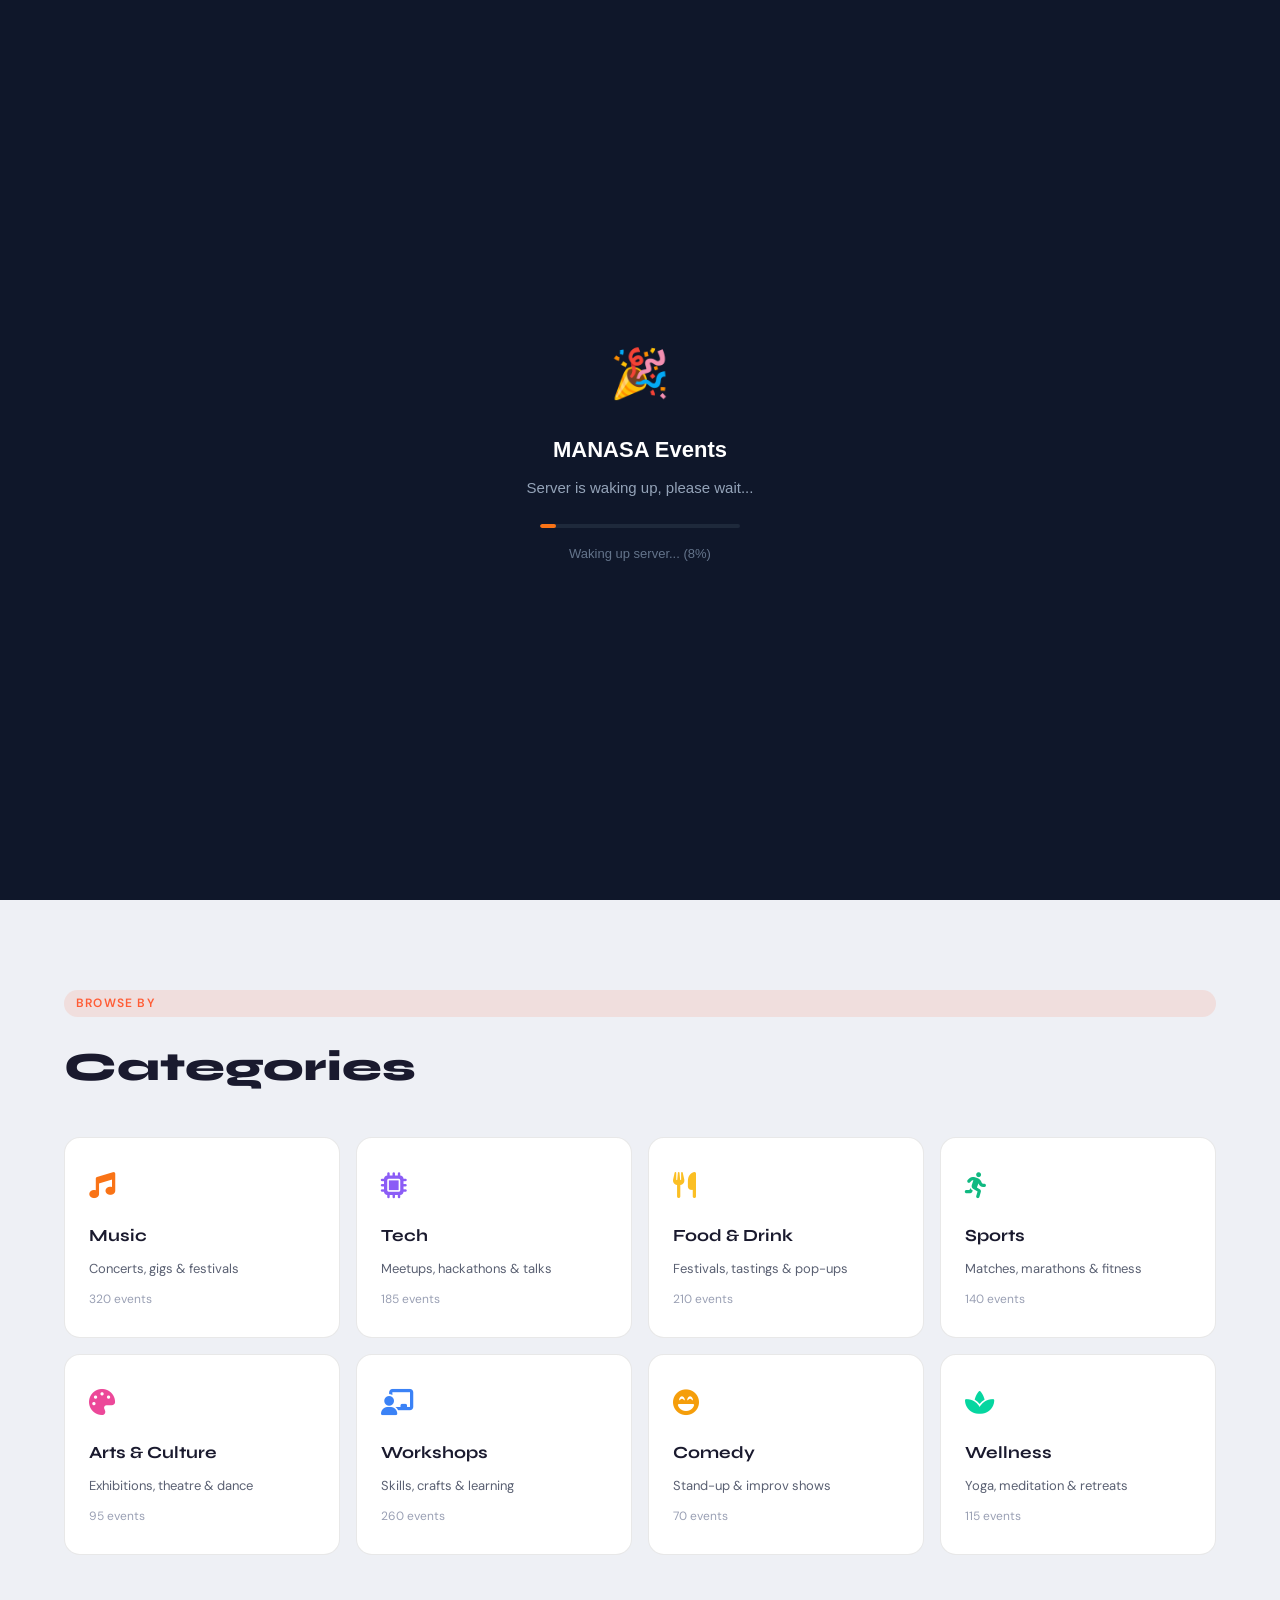
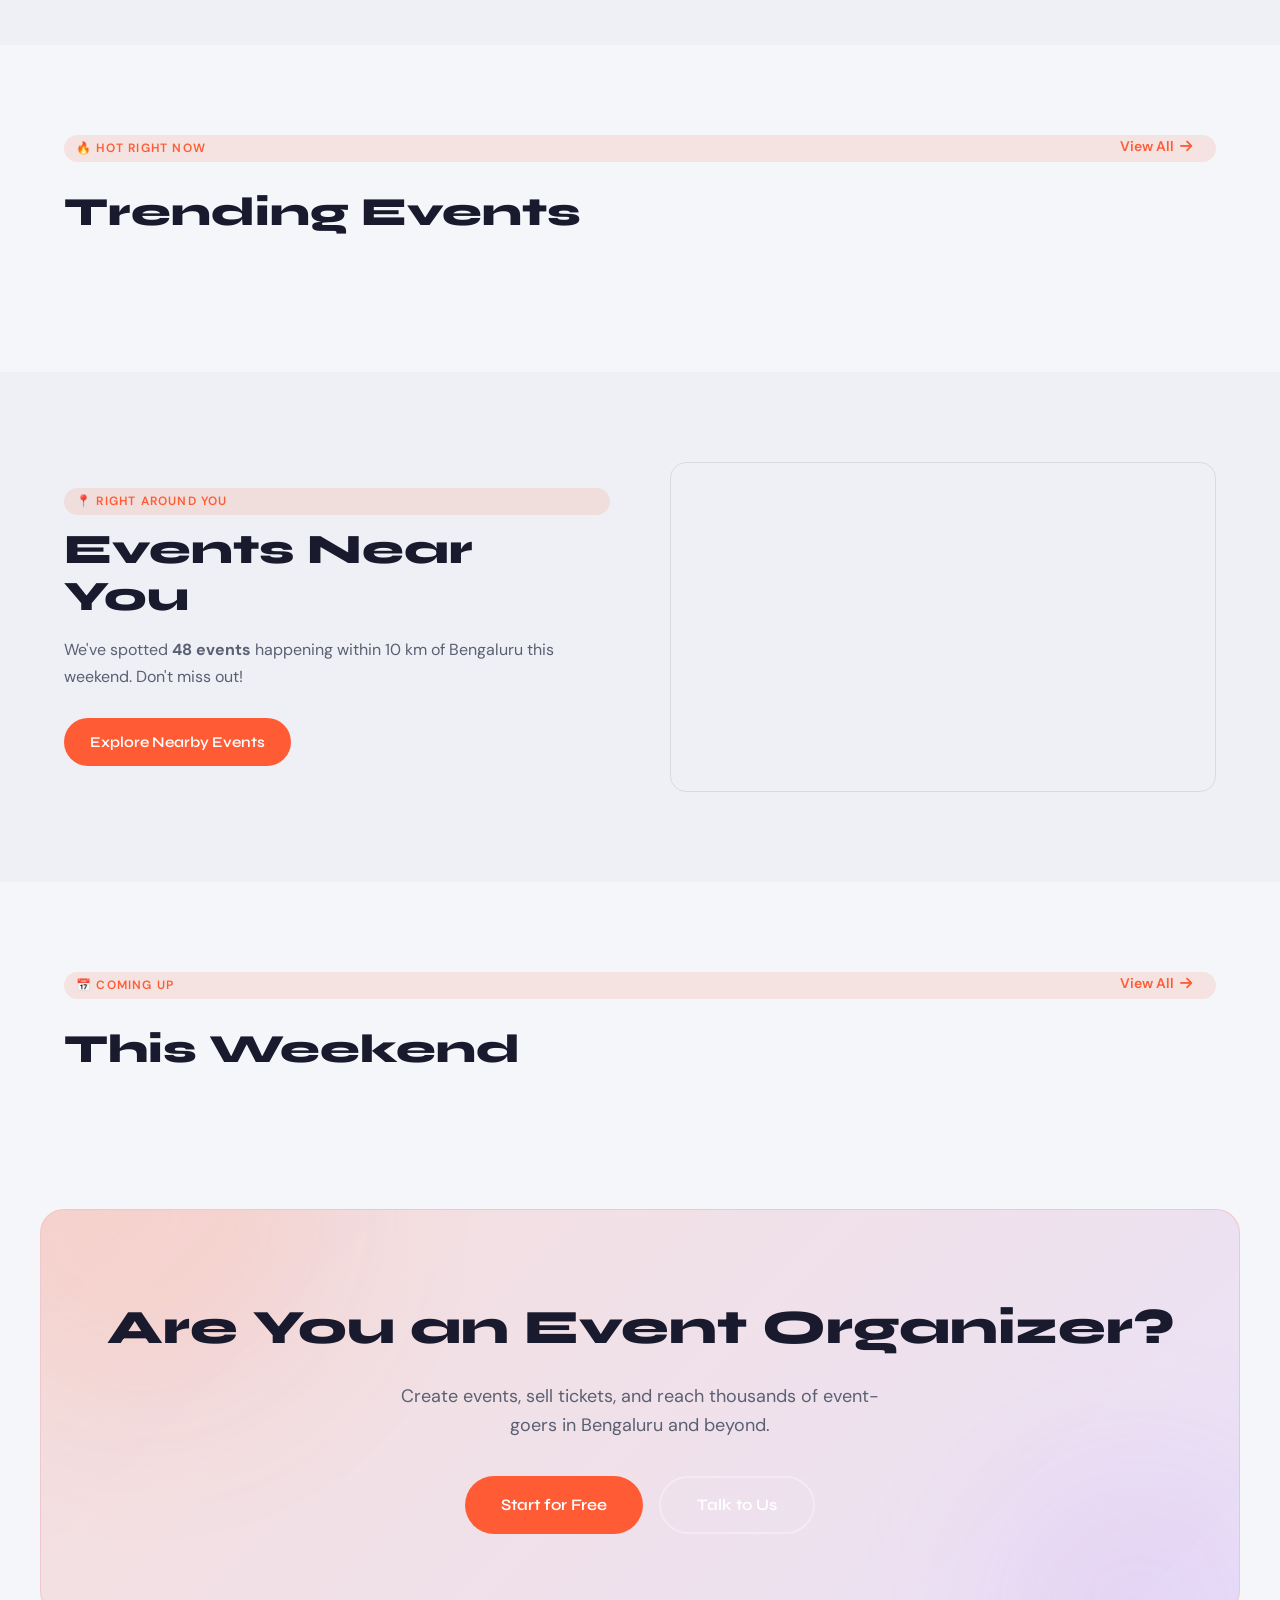
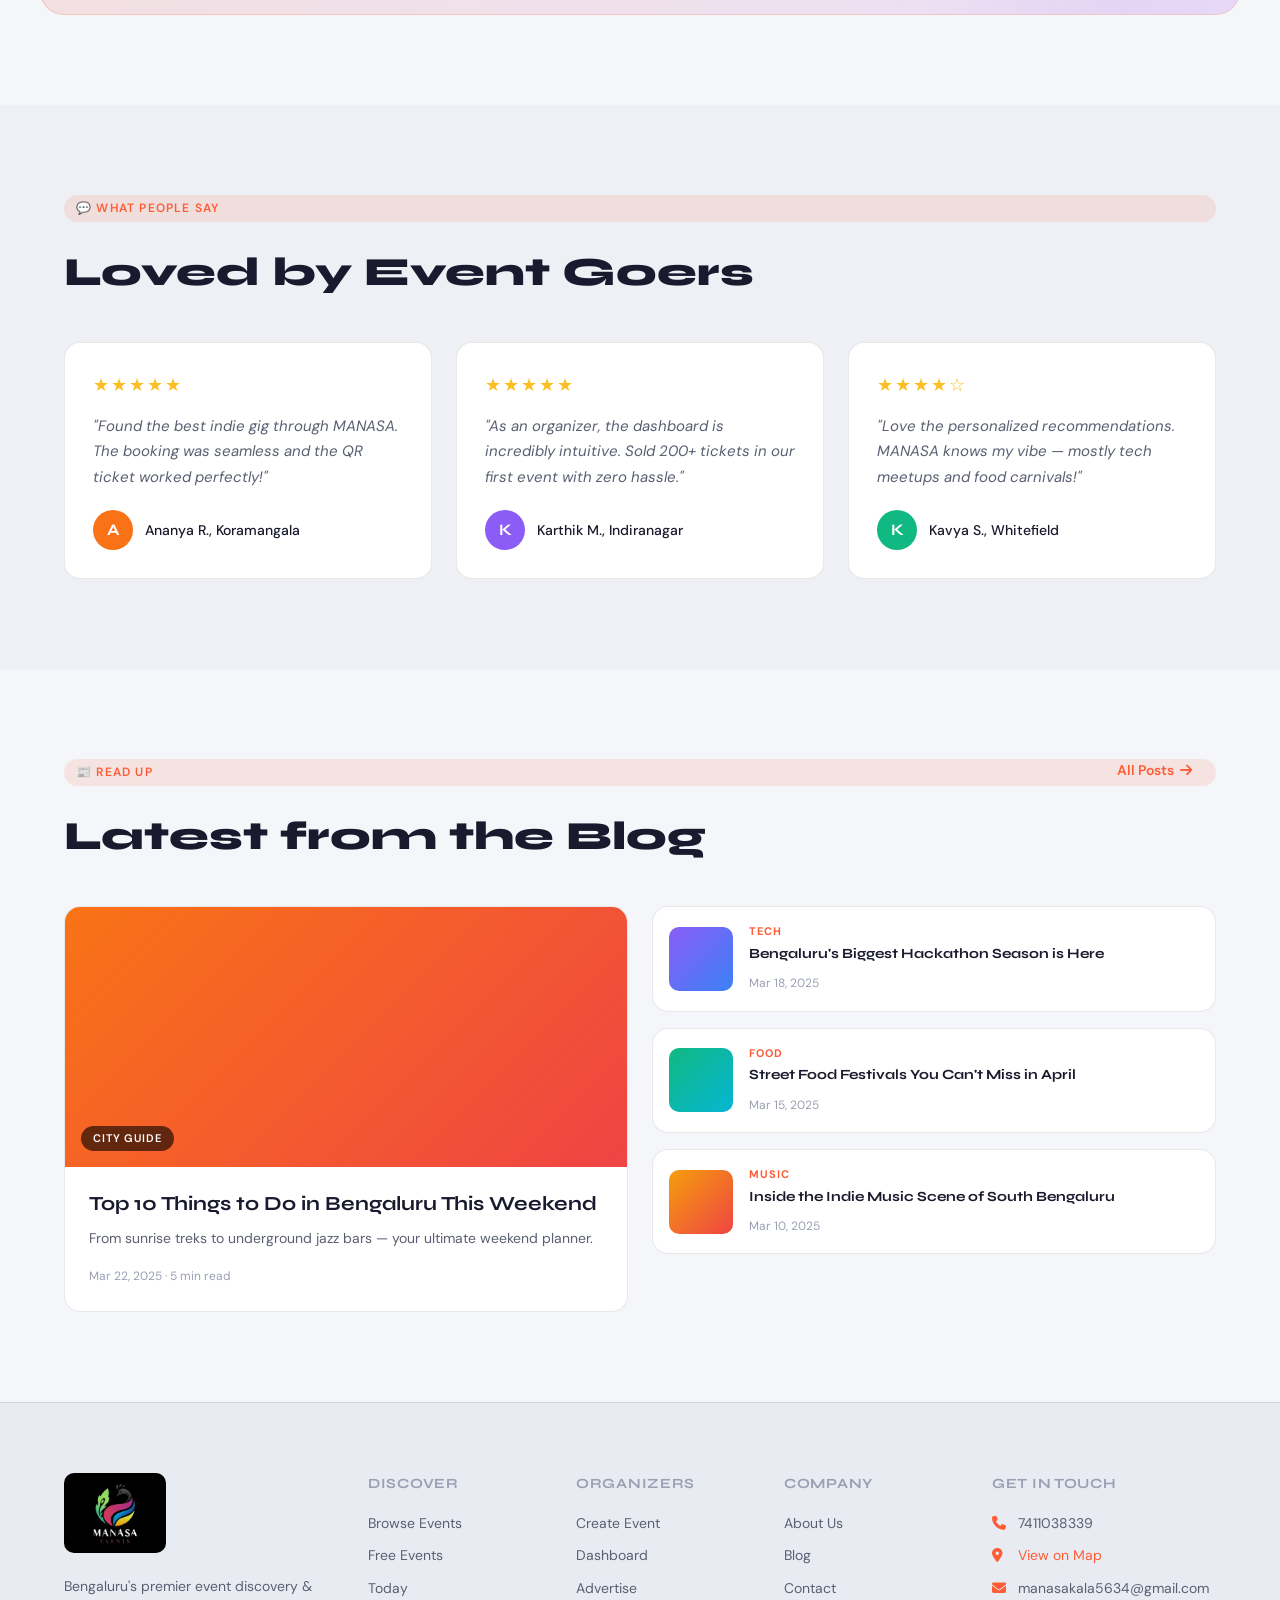
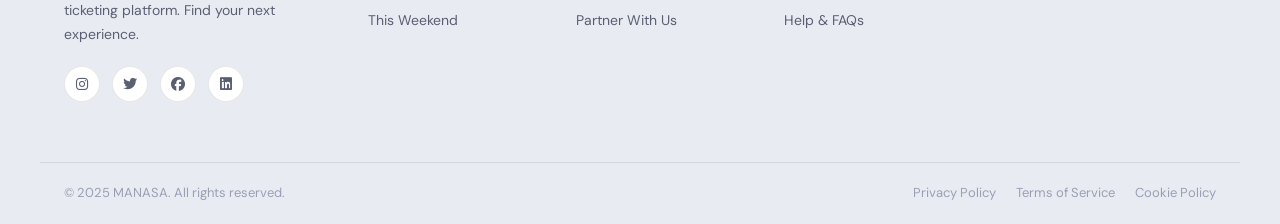
==== commit b489c09f: "Add files via upload" ====
--- a/index.html
+++ b/index.html
@@ -9,11 +9,61 @@
 <link rel="stylesheet" href="https://cdnjs.cloudflare.com/ajax/libs/font-awesome/6.5.0/css/all.min.css">
 </head>
 <body>
+<script>
+// If server is waking up (Render free tier), show a loading screen and auto-retry
+(function() {
+  fetch('/health', { method: 'GET', cache: 'no-store' })
+    .then(function(r) {
+      if (!r.ok) showWakeUp();
+    })
+    .catch(function() { showWakeUp(); });
+
+  function showWakeUp() {
+    var overlay = document.createElement('div');
+    overlay.id = 'wakeup-overlay';
+    overlay.style.cssText = 'position:fixed;top:0;left:0;width:100%;height:100%;background:#0f172a;display:flex;flex-direction:column;align-items:center;justify-content:center;z-index:99999;font-family:sans-serif';
+    overlay.innerHTML = '<div style="text-align:center;padding:40px">'
+      + '<div style="font-size:48px;margin-bottom:20px">🎉</div>'
+      + '<h2 style="color:#fff;font-size:22px;margin-bottom:8px">MANASA Events</h2>'
+      + '<p style="color:#94a3b8;font-size:15px;margin-bottom:24px">Server is waking up, please wait...</p>'
+      + '<div style="width:200px;height:4px;background:#1e293b;border-radius:2px;overflow:hidden;margin:0 auto 16px">'
+      + '<div id="wake-bar" style="height:100%;background:#f97316;border-radius:2px;width:0%;transition:width 0.5s"></div></div>'
+      + '<p id="wake-msg" style="color:#64748b;font-size:13px">Connecting...</p>'
+      + '</div>';
+    document.body.appendChild(overlay);
+    var pct = 0;
+    var bar = null;
+    var msg = null;
+    setTimeout(function() {
+      bar = document.getElementById('wake-bar');
+      msg = document.getElementById('wake-msg');
+      tryPing();
+    }, 100);
+    function tryPing() {
+      pct = Math.min(pct + 8, 90);
+      if (bar) bar.style.width = pct + '%';
+      if (msg) msg.textContent = 'Waking up server... (' + Math.round(pct) + '%)';
+      fetch('/health', { cache: 'no-store' })
+        .then(function(r) {
+          if (r.ok) {
+            if (bar) bar.style.width = '100%';
+            if (msg) msg.textContent = 'Ready!';
+            setTimeout(function() {
+              var el = document.getElementById('wakeup-overlay');
+              if (el) el.remove();
+            }, 500);
+          } else { setTimeout(tryPing, 3000); }
+        })
+        .catch(function() { setTimeout(tryPing, 3000); });
+    }
+  }
+})();
+</script>
 
 <!-- NAV -->
 <nav class="navbar" id="navbar">
   <div class="nav-inner">
-    <a href="index.html" class="logo">MANASA<span class="logo-dot">.</span></a>
+    <a href="index.html" class="logo logo-img-wrap"><img src="logo2.jpeg" alt="MANASA Events" class="nav-logo-img"></a>
     <ul class="nav-links">
       <li><a href="index.html" class="active">Home</a></li>
       <li><a href="events.html">Events</a></li>
@@ -23,6 +73,7 @@
     </ul>
     <div class="nav-actions">
       <a href="login.html" class="btn-ghost">Sign In</a>
+      <a href="admin-login.html" class="btn-ghost" style="color:var(--accent);border-color:var(--accent)"><i class="fas fa-shield-alt"></i> Admin</a>
       <a href="login.html" class="btn-primary">Get Started</a>
     </div>
     <button class="hamburger" id="hamburger"><i class="fas fa-bars"></i></button>
@@ -72,15 +123,15 @@
   <div class="hero-cards">
     <div class="float-card fc1">
       <div class="fc-img" style="background:linear-gradient(135deg,#f97316,#ef4444)"><i class="fas fa-music"></i></div>
-      <div><strong>EDM Night Out</strong><br><small>Sat &middot; Palace Grounds</small></div>
+      <div><strong>EDM Night Out</strong><br><small>9 May &middot; Palace Grounds</small></div>
     </div>
     <div class="float-card fc2">
       <div class="fc-img" style="background:linear-gradient(135deg,#8b5cf6,#3b82f6)"><i class="fas fa-laptop-code"></i></div>
-      <div><strong>DevFest 2025</strong><br><small>Sun &middot; NIMHANS Conv.</small></div>
+      <div><strong>DevFest 2026</strong><br><small>11 May &middot; NIMHANS Conv.</small></div>
     </div>
     <div class="float-card fc3">
       <div class="fc-img" style="background:linear-gradient(135deg,#10b981,#06b6d4)"><i class="fas fa-utensils"></i></div>
-      <div><strong>Street Food Carnival</strong><br><small>Fri–Sun &middot; Cubbon Park</small></div>
+      <div><strong>Street Food Carnival</strong><br><small>3 May &middot; Cubbon Park</small></div>
     </div>
   </div>
 </section>
@@ -112,7 +163,7 @@
         <span class="cat-count">210 events</span>
       </a>
       <a href="events.html?cat=sports" class="cat-card cat-sports">
-        <div class="cat-icon"><i class="fas fa-running"></i></div>
+        <div class="cat-icon"><i class="fas fa-person-running"></i></div>
         <h3>Sports</h3>
         <p>Matches, marathons &amp; fitness</p>
         <span class="cat-count">140 events</span>
@@ -124,13 +175,13 @@
         <span class="cat-count">95 events</span>
       </a>
       <a href="events.html?cat=workshop" class="cat-card cat-workshop">
-        <div class="cat-icon"><i class="fas fa-chalkboard-teacher"></i></div>
+        <div class="cat-icon"><i class="fas fa-chalkboard-user"></i></div>
         <h3>Workshops</h3>
         <p>Skills, crafts &amp; learning</p>
         <span class="cat-count">260 events</span>
       </a>
       <a href="events.html?cat=comedy" class="cat-card cat-comedy">
-        <div class="cat-icon"><i class="fas fa-laugh-beam"></i></div>
+        <div class="cat-icon"><i class="fas fa-face-laugh-beam"></i></div>
         <h3>Comedy</h3>
         <p>Stand-up &amp; improv shows</p>
         <span class="cat-count">70 events</span>
@@ -232,7 +283,7 @@
       <div class="review-card">
         <div class="review-stars">&#9733;&#9733;&#9733;&#9733;&#9734;</div>
         <p>"Love the personalized recommendations. MANASA knows my vibe — mostly tech meetups and food carnivals!"</p>
-        <div class="reviewer"><div class="avatar" style="background:#10b981">P</div><span>Priya S., Whitefield</span></div>
+        <div class="reviewer"><div class="avatar" style="background:#10b981">K</div><span>Kavya S., Whitefield</span></div>
       </div>
     </div>
   </div>
@@ -291,7 +342,7 @@
 <footer class="footer">
   <div class="footer-inner">
     <div class="footer-brand">
-      <a href="index.html" class="logo">MANASA<span class="logo-dot">.</span></a>
+      <a href="index.html" class="logo logo-img-wrap"><img src="logo2.jpeg" alt="MANASA Events" class="nav-logo-img"></a>
       <p>Bengaluru's premier event discovery &amp; ticketing platform. Find your next experience.</p>
       <div class="footer-social">
         <a href="#"><i class="fab fa-instagram"></i></a>
@@ -325,7 +376,7 @@
       <h4>Get in Touch</h4>
       <p><i class="fas fa-phone"></i> 7411038339</p>
       <p><i class="fas fa-map-marker-alt"></i> <a href="https://share.google/alKB1wMb4D0Hpw6tw" target="_blank">View on Map</a></p>
-      <p><i class="fas fa-envelope"></i> hello@manasa.events</p>
+      <p><i class="fas fa-envelope"></i> manasakala5634@gmail.com</p>
     </div>
   </div>
   <div class="footer-bottom">
--- a/style.css
+++ b/style.css
@@ -4,25 +4,25 @@
    ============================================================ */
 
 :root {
-  --bg: #0a0a0f;
-  --bg2: #111118;
-  --bg3: #18181f;
-  --surface: #1e1e28;
-  --surface2: #26263a;
-  --border: rgba(255,255,255,0.07);
-  --text: #f5f5f8;
-  --text-muted: #888899;
-  --text-dim: #555566;
+  --bg: #f4f6f9;
+  --bg2: #eef0f5;
+  --bg3: #e8ebf2;
+  --surface: #ffffff;
+  --surface2: #f0f2f7;
+  --border: rgba(0,0,0,0.09);
+  --text: #1a1a2e;
+  --text-muted: #5a6072;
+  --text-dim: #9aa0b4;
   --accent: #ff5c35;
   --accent2: #a855f7;
   --accent3: #06d6a0;
-  --accent-glow: rgba(255,92,53,0.25);
+  --accent-glow: rgba(255,92,53,0.18);
   --font-display: 'Syne', sans-serif;
   --font-body: 'DM Sans', sans-serif;
   --radius: 16px;
   --radius-sm: 10px;
-  --shadow: 0 8px 40px rgba(0,0,0,0.4);
-  --shadow-card: 0 4px 24px rgba(0,0,0,0.3);
+  --shadow: 0 8px 40px rgba(0,0,0,0.10);
+  --shadow-card: 0 4px 24px rgba(0,0,0,0.08);
 }
 
 *, *::before, *::after { box-sizing: border-box; margin: 0; padding: 0; }
@@ -44,7 +44,7 @@
 
 /* ── SCROLLBAR ── */
 ::-webkit-scrollbar { width: 6px; }
-::-webkit-scrollbar-track { background: var(--bg); }
+::-webkit-scrollbar-track { background: var(--bg2); }
 ::-webkit-scrollbar-thumb { background: var(--surface2); border-radius: 3px; }
 
 /* ── CONTAINER ── */
@@ -83,7 +83,7 @@
   color: var(--text-muted);
   transition: color 0.2s;
 }
-.btn-ghost:hover { color: var(--text); }
+.btn-ghost:hover { color: var(--text); background: var(--surface2); }
 
 .btn-outline {
   display: inline-flex;
@@ -100,7 +100,7 @@
   transition: all 0.25s;
   cursor: pointer;
 }
-.btn-outline:hover { border-color: #fff; background: rgba(255,255,255,0.08); }
+.btn-outline:hover { border-color: var(--accent); background: rgba(255,92,53,0.06); }
 .btn-outline.btn-lg { padding: 14px 36px; }
 
 /* ── SECTION ── */
@@ -159,7 +159,7 @@
   padding: 0 24px;
 }
 .navbar.scrolled {
-  background: rgba(10,10,15,0.92);
+  background: rgba(255,255,255,0.96);
   backdrop-filter: blur(16px);
   box-shadow: 0 1px 0 var(--border);
 }
@@ -193,7 +193,7 @@
   color: var(--text-muted);
   transition: color 0.2s, background 0.2s;
 }
-.nav-links a:hover, .nav-links a.active { color: var(--text); background: var(--surface); }
+.nav-links a:hover, .nav-links a.active { color: var(--accent); background: var(--surface2); }
 .nav-actions { display: flex; align-items: center; gap: 8px; margin-left: auto; }
 .hamburger {
   display: none;
@@ -230,8 +230,8 @@
 .grid-overlay {
   position: absolute; inset: 0;
   background-image:
-    linear-gradient(rgba(255,255,255,0.03) 1px, transparent 1px),
-    linear-gradient(90deg, rgba(255,255,255,0.03) 1px, transparent 1px);
+    linear-gradient(rgba(0,0,0,0.05) 1px, transparent 1px),
+    linear-gradient(90deg, rgba(0,0,0,0.05) 1px, transparent 1px);
   background-size: 60px 60px;
 }
 .blob {
@@ -378,14 +378,16 @@
   display: flex;
   align-items: center;
   gap: 14px;
-  background: rgba(30,30,40,0.85);
-  backdrop-filter: blur(16px);
-  border: 1px solid var(--border);
+  background: rgba(255, 255, 255, 0.96);
+  backdrop-filter: blur(20px);
+  -webkit-backdrop-filter: blur(20px);
+  border: 1.5px solid rgba(255,255,255,0.9);
   border-radius: var(--radius);
-  padding: 14px 18px;
+  padding: 14px 20px;
   min-width: 240px;
   animation: floatCard 4s ease-in-out infinite alternate;
-  box-shadow: var(--shadow-card);
+  box-shadow: 0 8px 32px rgba(0,0,0,0.18), 0 2px 8px rgba(0,0,0,0.10);
+  color: #1a1a2e;
 }
 .fc1 { animation-delay: 0s; }
 .fc2 { animation-delay: -1.5s; transform: translateX(20px); }
@@ -407,8 +409,8 @@
   color: #fff;
   flex-shrink: 0;
 }
-.float-card strong { font-size: 14px; font-weight: 600; display: block; }
-.float-card small { font-size: 12px; color: var(--text-muted); }
+.float-card strong { font-size: 14px; font-weight: 700; display: block; color: #1a1a2e; }
+.float-card small { font-size: 12px; color: #5a6072; font-weight: 500; }
 
 /* ═══════════════════════════════
    CATEGORIES
@@ -770,7 +772,7 @@
    FOOTER
 ═══════════════════════════════ */
 .footer {
-  background: var(--bg2);
+  background: var(--bg3);
   border-top: 1px solid var(--border);
   padding-top: 70px;
 }
@@ -1487,3 +1489,212 @@
   .cta-inner { padding: 48px 24px; }
   .weekend-item { flex-wrap: wrap; }
 }
+
+/* ── Logo Image Styles ─────────────────────────────── */
+.logo-img-wrap {
+  display: flex;
+  align-items: center;
+  text-decoration: none;
+}
+.nav-logo-img {
+  height: 80px;
+  width: auto;
+  object-fit: contain;
+  border-radius: 10px;
+  display: block;
+}
+@media (max-width: 768px) {
+  .nav-logo-img {
+    height: 60px;
+  }
+}
+
+/* ══════════════════════════════════════════════════════════
+   MOBILE FIXES & ENHANCED RESPONSIVE DESIGN
+   ══════════════════════════════════════════════════════════ */
+
+/* ── Events Grid – better mobile wrap ── */
+.events-grid {
+  display: grid;
+  grid-template-columns: repeat(auto-fill, minmax(280px, 1fr));
+  gap: 24px;
+}
+
+/* ── Organizer panel mobile ── */
+@media (max-width: 768px) {
+  .event-row { flex-wrap: wrap; gap: 8px; }
+  .event-row-info { min-width: 0; flex: 1 1 60%; }
+  .event-row-action { display: flex; gap: 6px; }
+  .dashboard-grid { gap: 16px; }
+  .panel { padding: 16px; }
+  .panel h3 { font-size: 16px; }
+  
+  /* Contact layout */
+  .contact-layout { padding: 20px 16px; gap: 24px; }
+  .contact-form { padding: 20px; }
+  .contact-form h3 { font-size: 20px; }
+  
+  /* Events page */
+  .events-grid { grid-template-columns: 1fr; gap: 16px; }
+  .event-card { margin: 0; }
+  
+  /* Hero */
+  .hero { min-height: 60vh; }
+  .hero-search { padding: 0 16px; }
+  
+  /* Section tags */
+  .section { padding: 40px 16px; }
+  .container { padding: 0 16px; }
+  
+  /* CTA buttons stack */
+  .cta-btns { flex-direction: column; gap: 12px; align-items: stretch; }
+  .cta-btns a { text-align: center; justify-content: center; }
+  
+  /* Reviews grid single column */
+  .reviews-grid { grid-template-columns: 1fr; gap: 16px; }
+  
+  /* Booking page */
+  .booking-layout { grid-template-columns: 1fr; }
+  
+  /* Page header */
+  .page-header { padding: 80px 16px 40px; }
+  .page-header h1 { font-size: clamp(28px, 8vw, 48px); }
+  
+  /* Modal fix */
+  #createEventModal > div { padding: 12px; }
+  #createEventModal > div > div { padding: 24px 16px; margin: 60px 0; }
+}
+
+@media (max-width: 480px) {
+  .events-grid { grid-template-columns: 1fr; }
+  .form-row { grid-template-columns: 1fr !important; }
+  .nav-logo-img { height: 48px; }
+  .hero-title { font-size: clamp(28px, 9vw, 42px) !important; }
+  .section-header h2 { font-size: clamp(22px, 6vw, 32px); }
+  
+  /* Weekend list */
+  .weekend-item { padding: 10px 12px; }
+  .weekend-date { min-width: 40px; }
+  
+  /* Blog grid */
+  .blog-grid { grid-template-columns: 1fr; }
+  
+  /* Status badges */
+  .status-badge { font-size: 10px; padding: 3px 8px; }
+}
+
+/* ── Color contrast fixes ── */
+.btn-ghost {
+  color: var(--text) !important;
+  border: 1.5px solid var(--border);
+}
+.btn-ghost:hover {
+  background: var(--surface2);
+  color: var(--accent) !important;
+}
+
+/* Fix filter-select contrast on mobile */
+.filter-select, .form-input, .form-textarea {
+  font-size: 16px; /* Prevents iOS zoom on focus */
+}
+
+/* ── Status badge colors ── */
+.status-badge.status-live { background: #dcfce7; color: #15803d; }
+.status-badge.status-upcoming { background: #dbeafe; color: #1d4ed8; }
+.status-badge.status-ended { background: #f1f5f9; color: #64748b; }
+.status-badge.status-draft { background: #fef9c3; color: #a16207; }
+
+/* ── Mobile nav actions ── */
+.mobile-menu { padding: 16px 20px; gap: 0; }
+.mobile-menu a { font-size: 16px; font-weight: 500; }
+.mobile-menu .btn-primary { margin-top: 12px; display: block; text-align: center; }
+
+/* ── Touch targets ── */
+@media (max-width: 768px) {
+  .btn-book, .btn-primary, .btn-outline, .btn-ghost {
+    min-height: 44px;
+    display: flex;
+    align-items: center;
+    justify-content: center;
+  }
+  .event-footer { padding: 12px 16px; }
+  .thumb-save { width: 40px; height: 40px; } /* bigger touch target */
+}
+
+/* ── Trending grid: show all 6 on desktop, responsive on mobile ── */
+@media (min-width: 1024px) {
+  #trendingGrid {
+    grid-template-columns: repeat(3, 1fr);
+  }
+}
+
+/* ── Organizer event rows on mobile ── */
+@media (max-width: 600px) {
+  .event-row-action { width: 100%; justify-content: flex-end; }
+}
+
+/* ── Modal form grid responsive ── */
+@media (max-width: 480px) {
+  .form-grid-2 { grid-template-columns: 1fr !important; }
+}
+
+/* ══════════════════════════════════════════════════════════
+   CONTACT ACTION BUTTONS
+   ══════════════════════════════════════════════════════════ */
+.contact-btn-action {
+  display: flex;
+  align-items: center;
+  gap: 16px;
+  padding: 16px 20px;
+  border-radius: var(--radius);
+  border: 1.5px solid var(--border);
+  background: var(--surface);
+  text-decoration: none;
+  color: var(--text);
+  transition: all 0.22s ease;
+  cursor: pointer;
+  box-shadow: 0 2px 12px rgba(0,0,0,0.05);
+}
+.contact-btn-action:hover {
+  transform: translateY(-2px);
+  box-shadow: 0 6px 24px rgba(0,0,0,0.12);
+}
+.cba-icon {
+  width: 48px; height: 48px;
+  border-radius: 12px;
+  display: flex; align-items: center; justify-content: center;
+  font-size: 20px;
+  flex-shrink: 0;
+  color: #fff;
+}
+.contact-btn-email .cba-icon  { background: linear-gradient(135deg,#ff5c35,#f97316); }
+.contact-btn-phone .cba-icon  { background: linear-gradient(135deg,#6366f1,#8b5cf6); }
+.contact-btn-whatsapp .cba-icon { background: linear-gradient(135deg,#25d366,#128c7e); }
+
+.contact-btn-email:hover  { border-color: #ff5c35; background: #fff5f3; }
+.contact-btn-phone:hover  { border-color: #6366f1; background: #f5f3ff; }
+.contact-btn-whatsapp:hover { border-color: #25d366; background: #f0fdf4; }
+
+.cba-text { flex: 1; display: flex; flex-direction: column; gap: 2px; }
+.cba-label { font-weight: 700; font-size: 15px; font-family: var(--font-display); }
+.cba-sub { font-size: 12px; color: var(--text-muted); }
+.cba-arrow { font-size: 13px; color: var(--text-dim); transition: transform 0.2s; }
+.contact-btn-action:hover .cba-arrow { transform: translateX(4px); color: var(--accent); }
+
+@media (max-width: 480px) {
+  .cba-sub { display: none; }
+  .contact-btn-action { padding: 14px 16px; gap: 12px; }
+}
+
+/* ── Ensure contact buttons are always clickable ── */
+.contact-btn-action,
+.contact-btn-action * {
+  pointer-events: auto !important;
+  cursor: pointer !important;
+}
+.contact-btn-action {
+  position: relative;
+  z-index: 1;
+  text-decoration: none !important;
+  display: flex !important;
+}
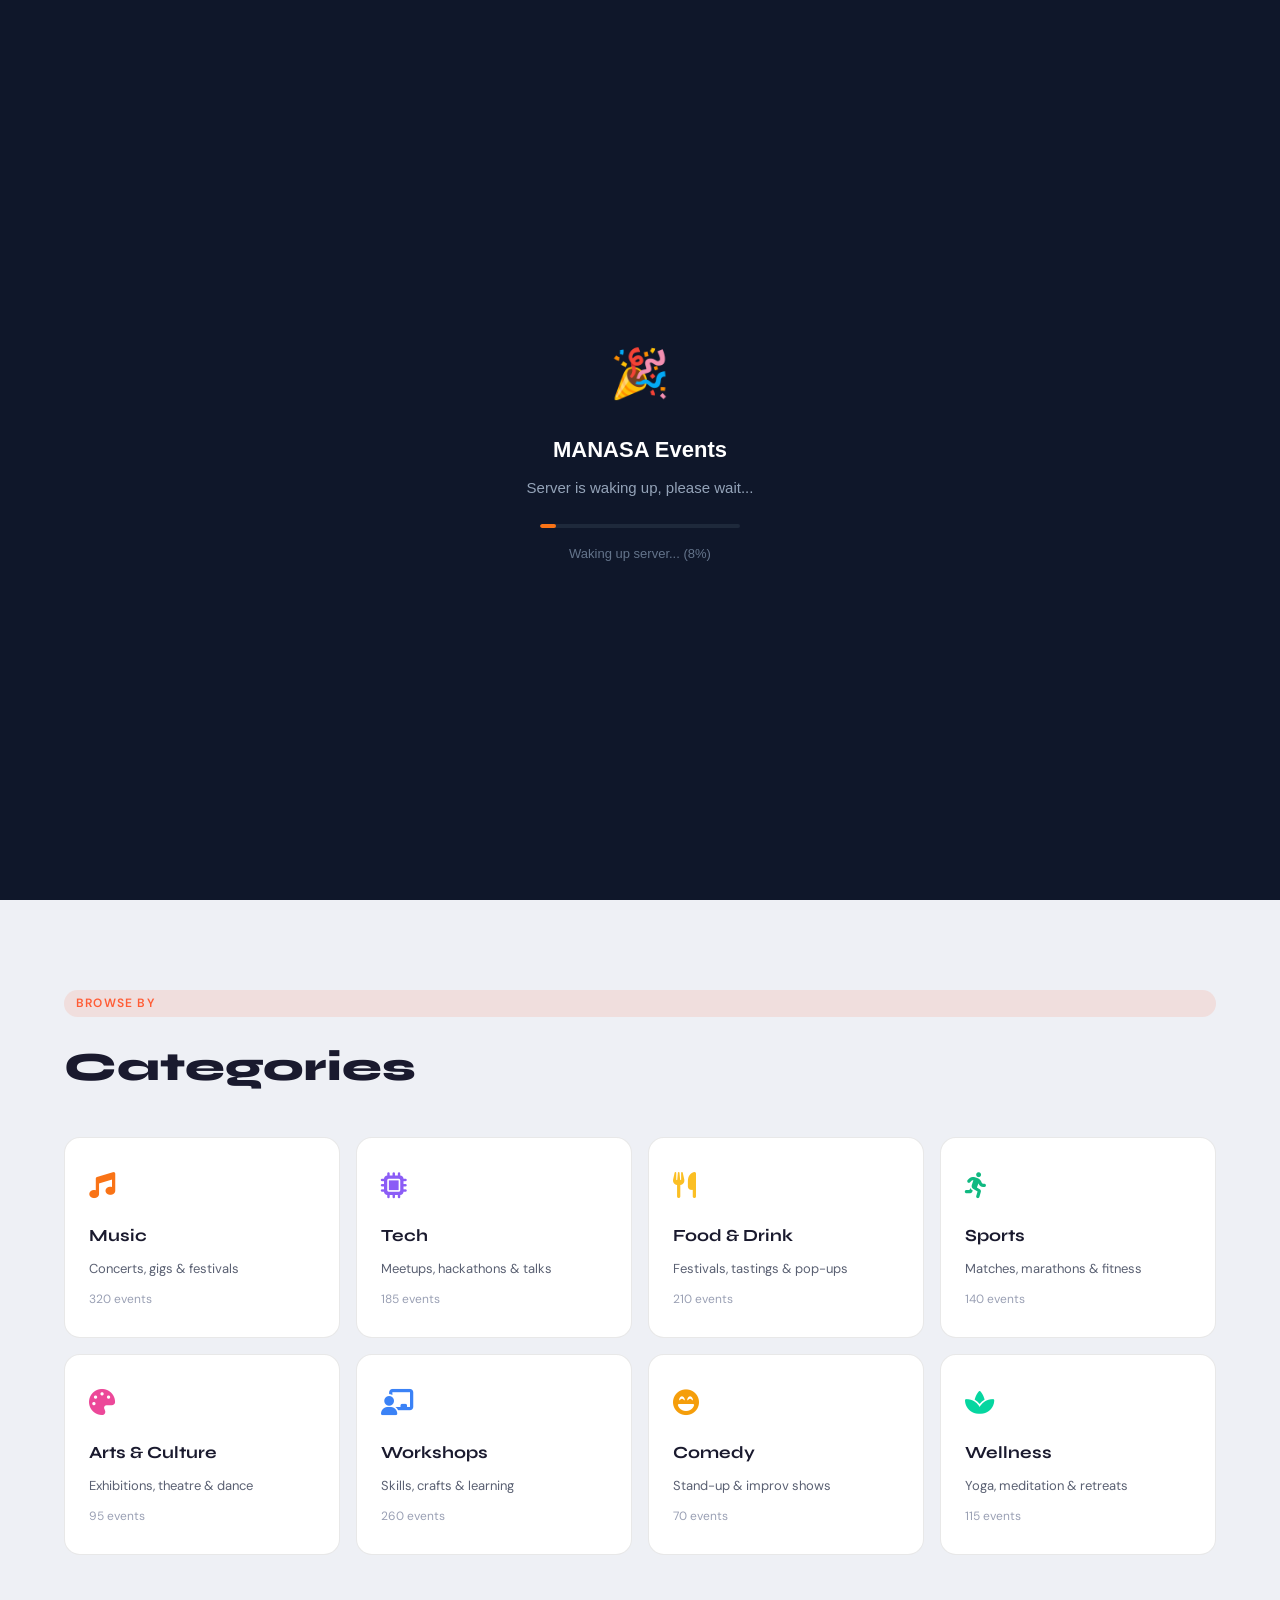
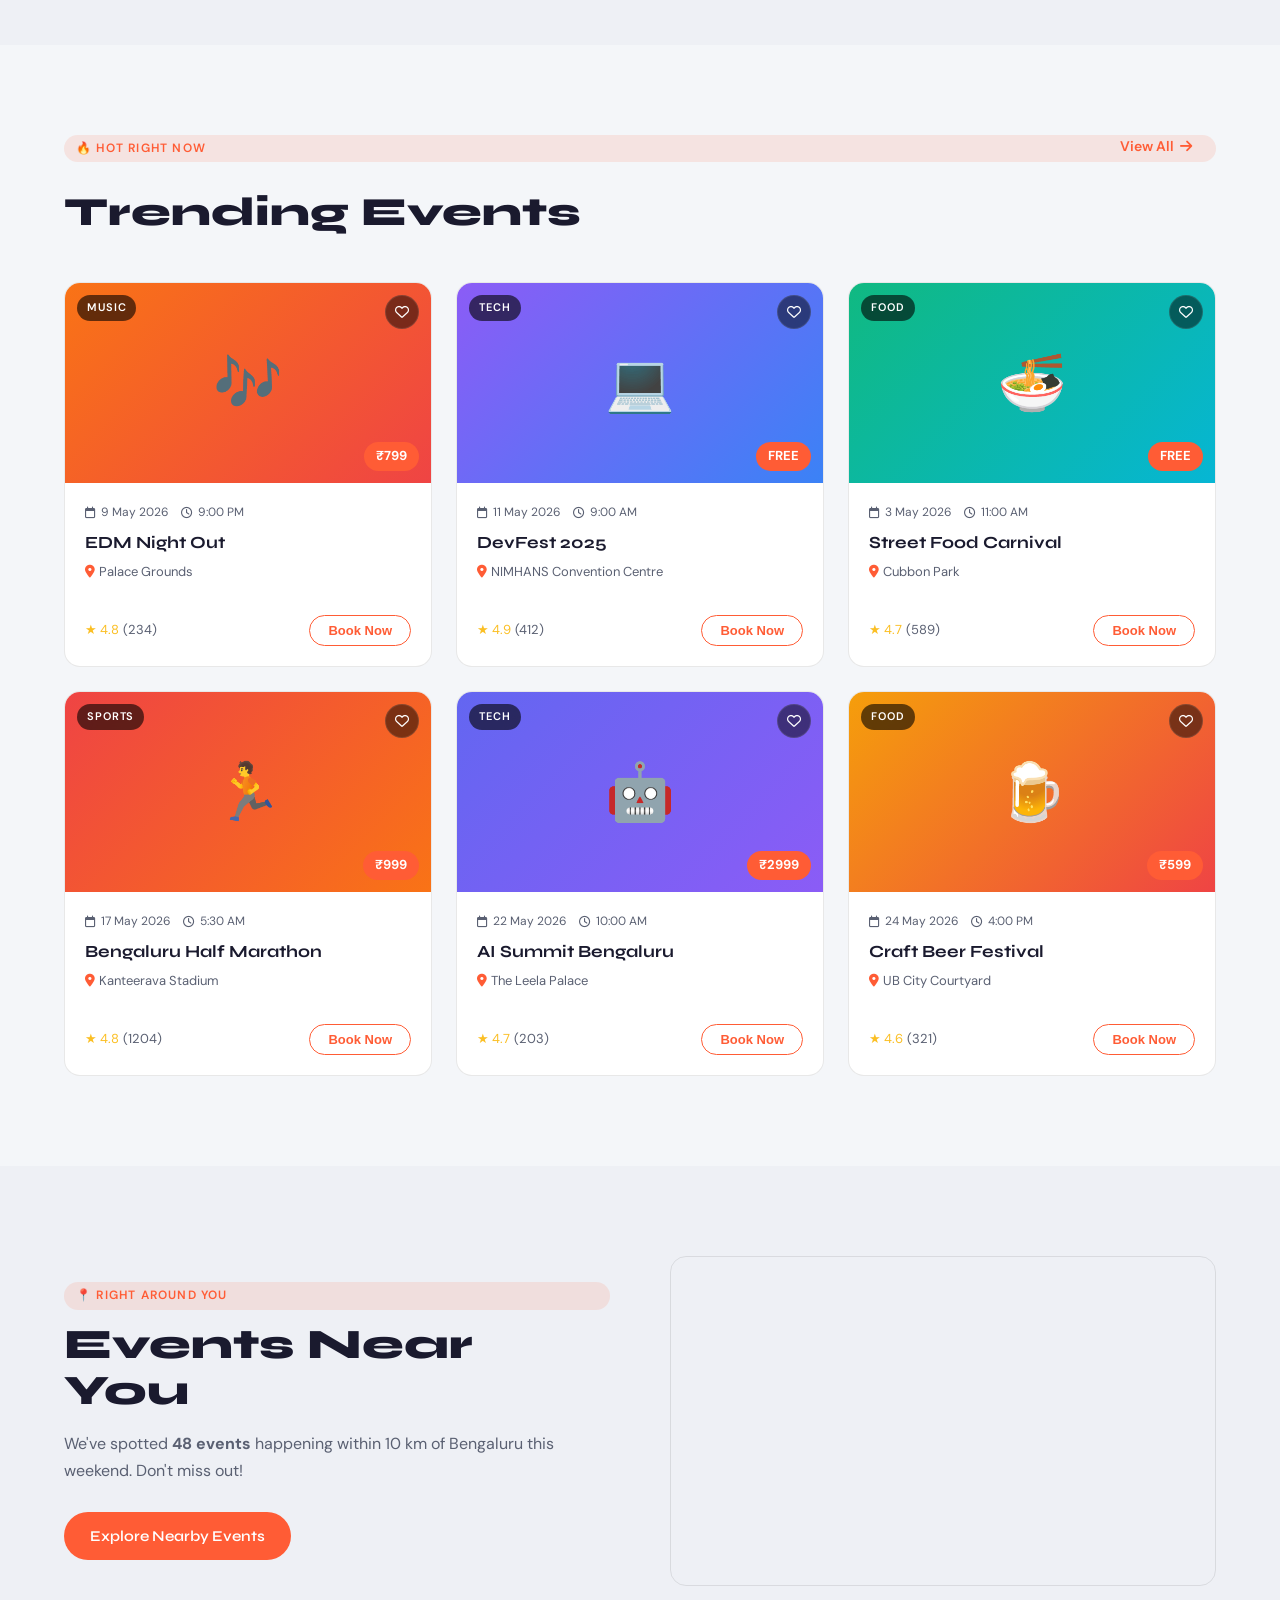
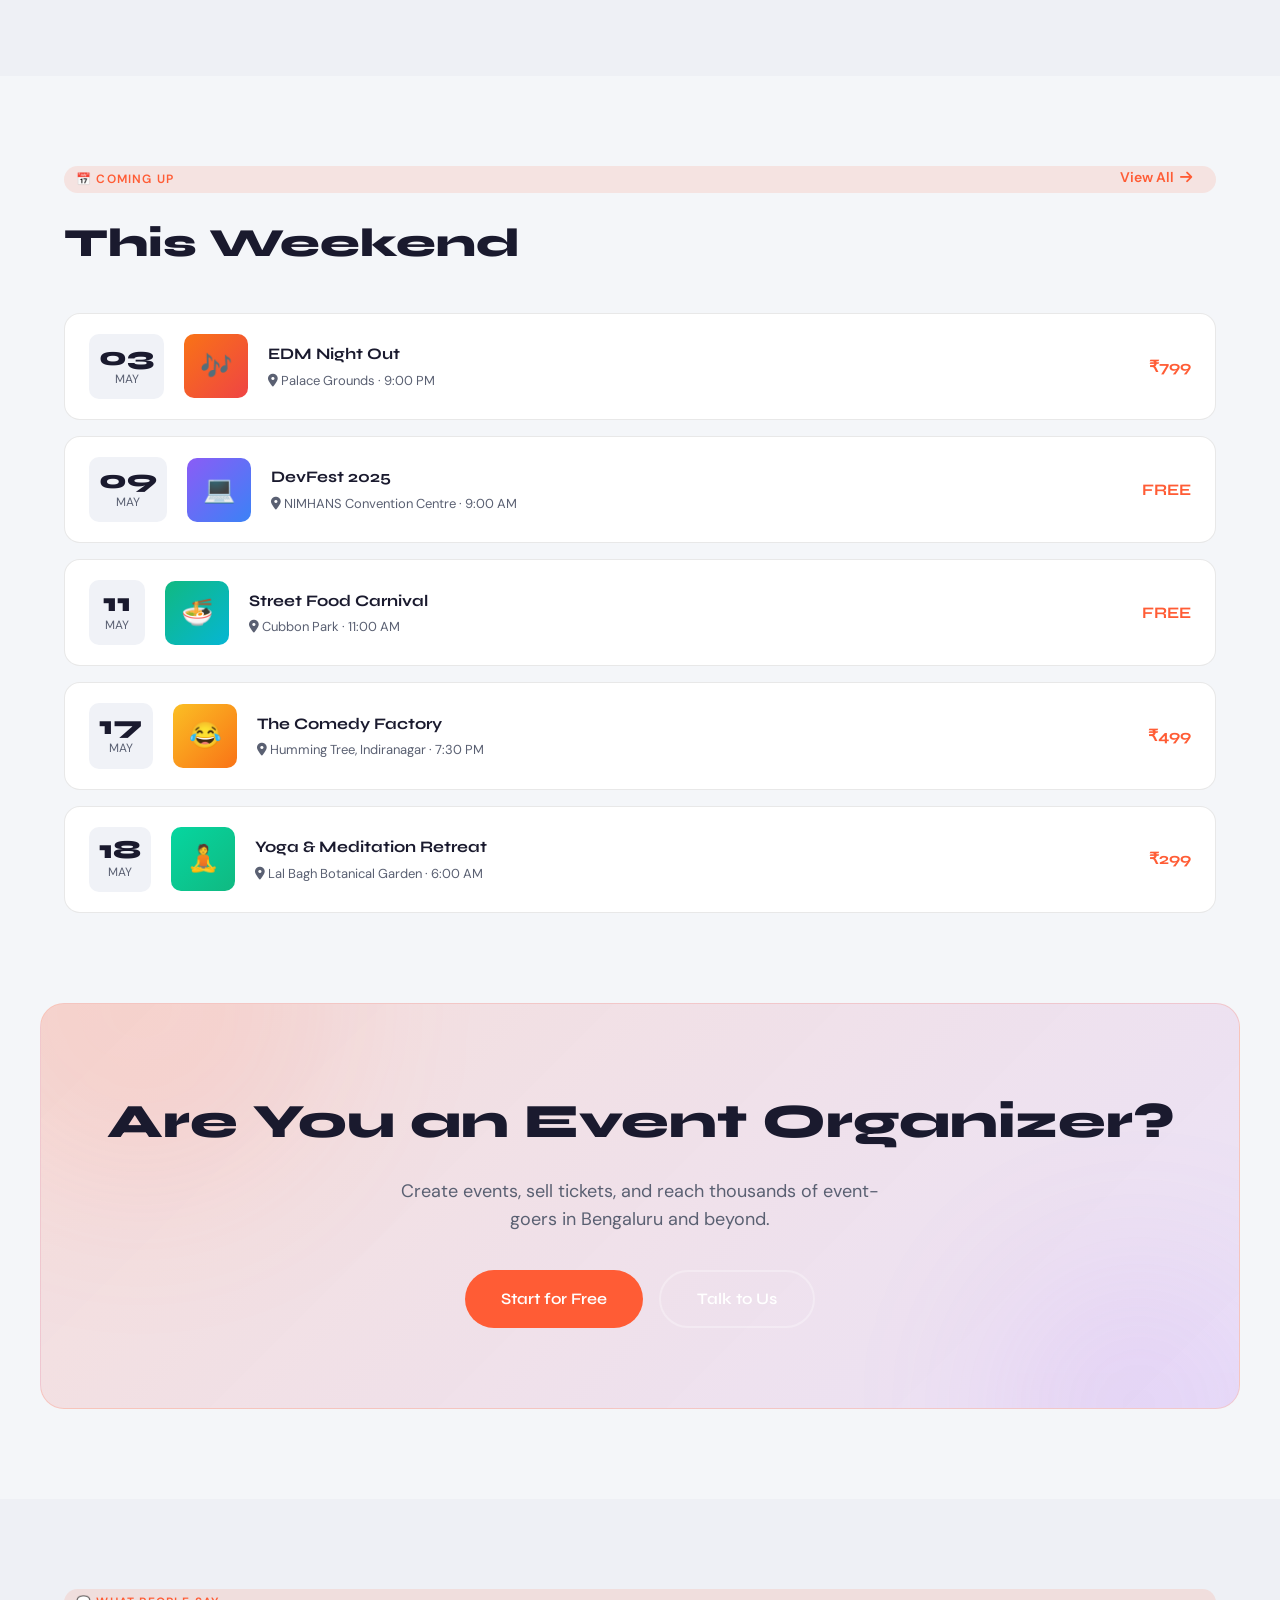
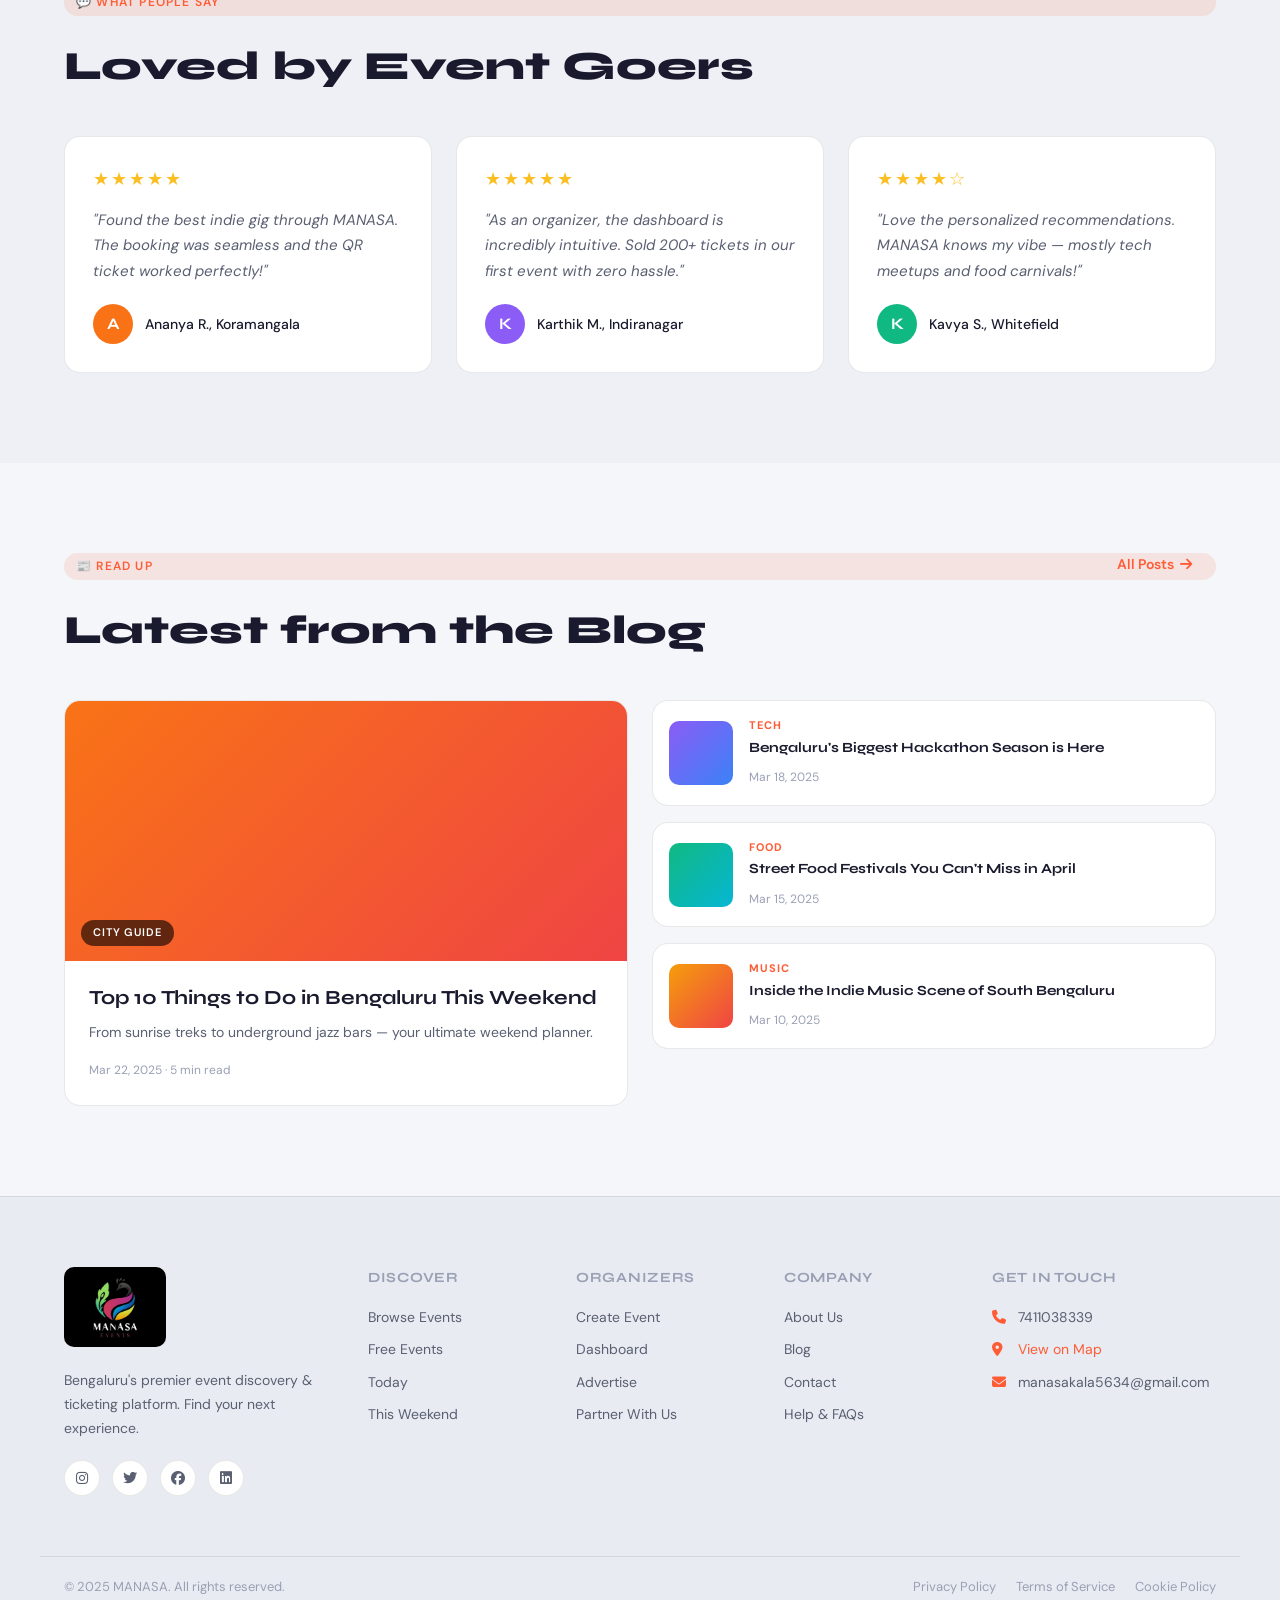
==== commit 3f107a58: "Add files via upload" ====
--- a/index.html
+++ b/index.html
@@ -1,6 +1,7 @@
 <!DOCTYPE html>
 <html lang="en">
 <head>
+  <base href="/">
 <meta charset="UTF-8">
 <meta name="viewport" content="width=device-width, initial-scale=1.0">
 <title>MANASA – Discover Local Events</title>
